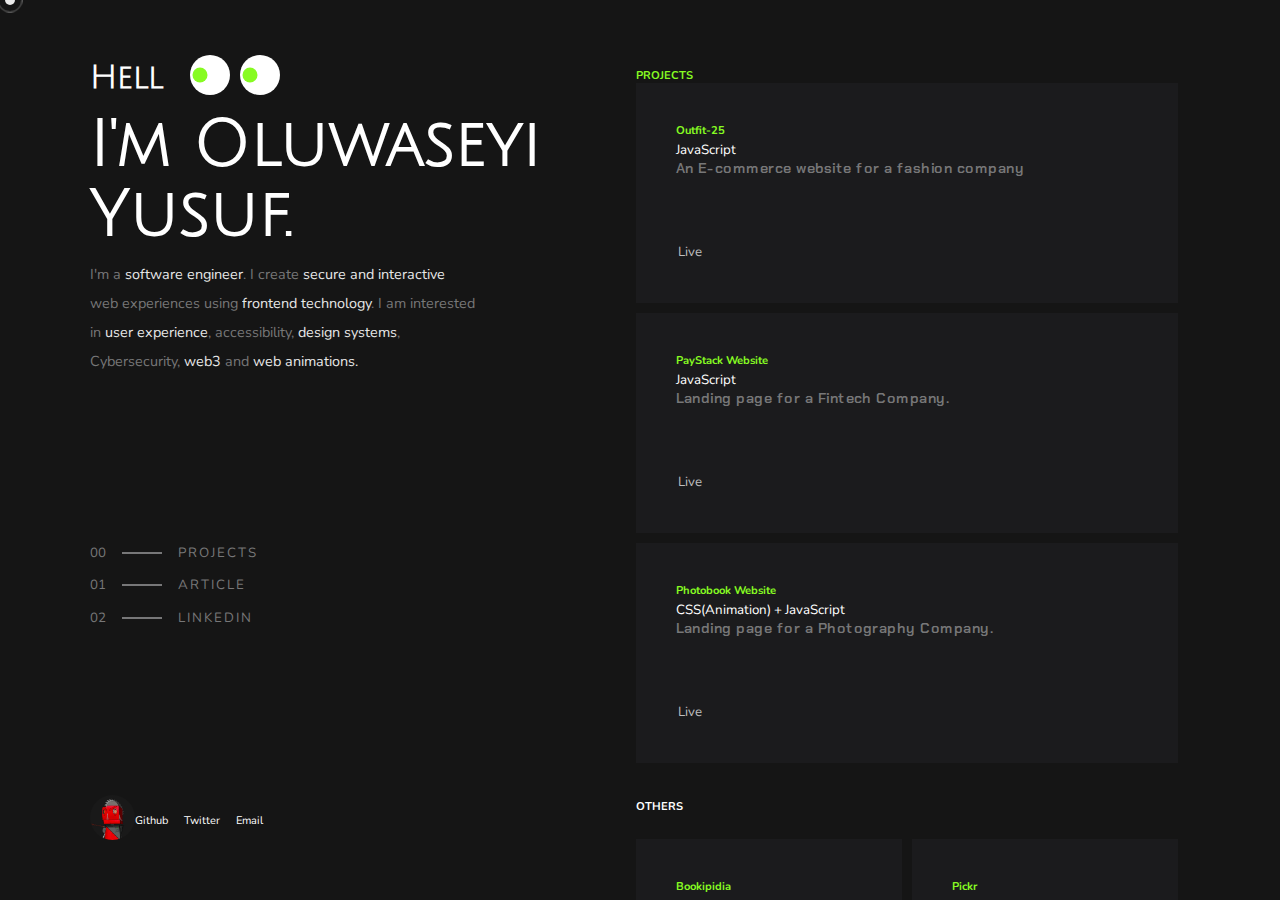
==== index.html @ c01fb8ec "update" ====
<!doctype html>
<html lang="en">

<head>
  <title>Sxinte</title>
  <!-- Required meta tags -->
  <meta charset="utf-8">
  <meta name="viewport" content="width=device-width, initial-scale=1, shrink-to-fit=no">

  <!-- Bootstrap CSS v5.2.1 -->
  <link href="https://cdn.jsdelivr.net/npm/bootstrap@5.2.1/dist/css/bootstrap.min.css" rel="stylesheet"
    integrity="sha384-iYQeCzEYFbKjA/T2uDLTpkwGzCiq6soy8tYaI1GyVh/UjpbCx/TYkiZhlZB6+fzT" crossorigin="anonymous">
    <link rel="stylesheet" href="https://cdnjs.cloudflare.com/ajax/libs/font-awesome/6.4.0/css/all.min.css" integrity="sha512-iecdLmaskl7CVkqkXNQ/ZH/XLlvWZOJyj7Yy7tcenmpD1ypASozpmT/E0iPtmFIB46ZmdtAc9eNBvH0H/ZpiBw==" crossorigin="anonymous" referrerpolicy="no-referrer" />
    <link rel="stylesheet" href="scss/style.css">
</head>

<body>
    <!-- Trying out new cursor -->
    <div class="inner_cursor"></div>
    <div class="outer_cursor"></div>
      <!-- Loader page -->
  <div class="loader">
    <div class='loader-body'>
      <span>
        <span></span>
        <span></span>
        <span></span>
        <span></span>
      </span>
      <div class='base'>
        <span></span>
        <div class='face'></div>
      </div>
    </div>
    <div class='longfazers'>
      <span></span>
      <span></span>
      <span></span>
      <span></span>
    </div>
    <h1 class="name">Sainte Laurent</h1>
  </div>
  <div id="layout_full" class="layout undefined">
      <!-- Mobile View -->
    <div class="mobile_container">
    <div id="header">
      <div class="header_wrapper">
        <div class="logo_container">
          <a href="#">
            <img src="img/" alt="">
          </a>
        </div>
            <div class="menu_btn_wrapper">
              <button onclick="toggle()" class="menu_btn">
                <div class="menu_btn_line"></div>
                <div class="menu_btn_line"></div>
              </button>
            </div>
        </div>
        <nav id="tog">
          <div class="mobile_menu_container">
            <ul>
              <li>
                <a href="/">Home</a>
              </li>
              <li><a href="/work.html">Work</a></li>
              <li><a href="/blog">Articles</a></li>
              <li><a target="_blank" rel="noopener noreferrer" href="#">LinkedIn</a></li>
            </ul>
            <div class="social_box">
              <h3>Connect With Me</h3>
              <div class="social_icons">
                <a href="#" target="_blank"><i class="fab fa-github"></i>
                </a>
                <a target="_blank" rel="noopener noreferrer" href="#"><i class="fab fa-twitter"></i>
                </a>
                <a target="_blank" rel="noopener noreferrer" href="#"><i class="fas fa-at"></i>
                </a>
              </div>
            </div>
        </div>
        </nav>
      </div>
    <div id="mobile">
      <div class="base_container">
        <div class="hero">
          <div class="intro_box">
            <!-- <h1>Hello, I'm <br> Oluwaseyi Yusuf</h1> -->
            <div class="avi">
              <img src="img/icon.jpg" alt="">
            </div>
          </div>
          <div class="description">
            <p>
              <span>I'm a <span class="highlight">software engineer</span>. I create <span class="highlight">secure and interactive </span> web experiences using <span class="highlight">frontend technology</span>. I am interested in <span class="highlight">user experience</span>, accessibility, <span class="highlight">design systems</span>, Cybersecurity, <span class="highlight">web3</span> and <span class="highlight">web animations.</span> </span>
            </p>
          </div>
          <div class="go_button_container">
            <a class="explore" href="/work.html">
              <button class="explore">
                Explore
                <span><i class="fa fa-play"></i></span>
              </button>
            </a>
          </div>
        </div>
        <nav id="tog" style="display: none;">
          <div class="mobile_menu_container">
            <ul>
              <li>
                <a href="/">Home</a>
              </li>
              <li><a href="/work">Work</a></li>
              <li><a href="/blog">Articles</a></li>
              <li><a target="_blank" rel="noopener noreferrer" href="#">LinkedIn</a></li>
            </ul>
            <div class="social_box">
              <h3>Connect With Me</h3>
              <div class="social_icons">
                <a href="#" target="_blank"><i class="fab fa-github"></i>
                </a>
                <a target="_blank" rel="noopener noreferrer" href="#"><i class="fab fa-twitter"></i>
                </a>
                <a target="_blank" rel="noopener noreferrer" href="#"><i class="fas fa-at"></i>
                </a>
              </div>
            </div>
        </div>
        </nav>
      </div>
    </div>
    <div class="social_buttons">
       <a href="#" target="_blank">
        <i class="fab fa-github"></i>
      </a>
      <a target="_blank" rel="noopener noreferrer" href="#">
        <i class="fab fa-twitter"></i>
      </a>
      <a target="_blank" rel="noopener noreferrer" href="#">
        <i class="fas fa-at"></i>
      </a>
    </div>
  </div>
<div class="container-fluid">
        <div class="fixed">
                   <div class="based_container">
                    <header>
                  <div class="hero">
                    <div class="intro_box">
                      <h1>Hell
                        <span class="eyes">
                          <span class="eye"></span>
                          <span class="eye"></span>
                        </span>
                        <header>
                          <h1>I'm Oluwaseyi Yusuf.</h1>
                        </header>
                    </div>
            <div class="description">
              <p>
              <span>I'm a <span class="highlight">software engineer</span>. I create <span class="highlight">secure and interactive </span> web experiences using <span class="highlight">frontend technology</span>. I am interested in <span class="highlight">user experience</span>, accessibility, <span class="highlight">design systems</span>, Cybersecurity, <span class="highlight">web3</span> and <span class="highlight">web animations.</span> </span>
              </p>
            </div>
                  </div>
                  </header>
                  <nav>
                    <ul>
                        <li><small>
                            <span>00</span>
                            <a href="#">
                                <span class="active_menu menu_bullet"></span>
                                PROJECTS
                            </a>
                        </small></li>
                        <li><small>
                            <span>01</span>
                            <a href="https://substack.com/@sxinte?utm_source=profile-page" target="_blank">
                                <span class="menu_bullet"></span>
                                ARTICLE
                            </a>
                        </small></li>
                        <li><small>
                            <span>02</span>
                            <a href="https://www.linkedin.com/public-profile/settings?lipi=urn%3Ali%3Apage%3Ad_flagship3_profile_self_edit_contact-info%3B%2FVOciwwXSLOSxtda8ERFhg%3D%3D" target="_blank">
                                <span class="menu_bullet"></span>
                                LINKEDIN
                            </a>
                        </small></li>
                    </ul>
                </nav>
                  <footer>
                    <img src="img/icon.jpg" alt="">
                    <div class="social">
                        <a href="https://github.com/Yusuf-oluwaseyi" target="_blank">
                            <i class="fa-brands fa-github" aria-hidden="true"></i>
                            Github
                            <i class="fa-solid fa-arrows-to-eye fa-shake"></i>
                        </a>
                        <a href="https://twitter.com/xeyiToba" target="_blank">
                            <i class="fa-brands fa-twitter" aria-hidden="true"></i>
                            Twitter
                            <i class="fa-solid fa-arrows-to-eye fa-shake"></i>
                        </a>
                        <a href="mailto:@tobacrown@gmail.com" target="_blank">
                            <i class="fa-regular fa-paper-plane"></i>
                            Email
                            <i class="fa-solid fa-arrows-to-eye fa-shake"></i>
                        </a>
                    </div>
                    <i class="fa fa-play" id="myAudio" aria-hidden="true"></i>
                    <i class="fa fa-pause hidden" id="pause" aria-hidden="true"></i>
                  </footer>
            </div>
        </div>
        <div class="main">
          <div class="page_container">
            <div class="work">
              <div class="portfolio_showcase_full">
                    <h3 class="title">PROJECTS</h3>
                    <div class="box_container box_container_full">
                      <div class="box">
                        <div class="project_details">
                          <h3>Outfit-25</h3>
                          <small>JavaScript</small>
                          <p>An E-commerce website for a fashion company</p>
                        </div>
                        <div class="project_links">
                          <small class="hover_effect">
                            <a href="https://Outfit25-f16a5.web.app" target="_blank" rel="noopener noreferrer">
                              <i class="fas fa-eye"></i>
                              Live
                            </a>
                          </small>
                        </div>
                      </div>
                    </div>
                    <div class="box_container box_container_full">
                      <div class="box">
                        <div class="project_details">
                          <h3>PayStack Website</h3>
                          <small>JavaScript</small>
                          <p>Landing page for a Fintech Company.</p>
                        </div>
                        <div class="project_links">
                          <small class="hover_effect">
                            <a href="https://paystack-22398.web.app" target="_blank" rel="noopener noreferrer">
                              <i class="fas fa-eye"></i>
                              Live
                            </a>
                          </small>
                        </div>
                      </div>
                    </div>
                    <div class="box_container box_container_full">
                      <div class="box">
                        <div class="project_details">
                          <h3>Photobook Website</h3>
                          <small>CSS(Animation) + JavaScript</small>
                          <p>Landing page for a Photography Company.</p>
                        </div>
                        <div class="project_links">
                          <small class="hover_effect">
                            <a href="https://photobook205.web.app" target="_blank" rel="noopener noreferrer">
                              <i class="fas fa-eye"></i>
                              Live
                            </a>
                          </small>
                        </div>
                      </div>
                    </div>
                </div>
            <div class="portfolio_showcase_full portfolio_showcase">
      <h3 class="title">OTHERS</h3>
      <div class="box_container  undefined">
        <div class="box">
          <div class="project_details">
            <h3> Bookipidia </h3>
            <small>JS + LocalStorage</small>
            <p>Online Library for keeping books data</p>
          </div>
          <div class="project_links">
            <small class="hover-effect">
            <a href="https://bookipidia.netlify.app/" target="_blank" rel="noopener noreferrer"><i class="fas fa-eye"></i> Live</a>
          </small>
        </div>
      </div>
    </div>
    <div class="box_container box_container_pad undefined">
      <div class="box"><div class="project_details">
        <h3> Pickr </h3>
        <small> React + Storybook + TS </small>
        <p> Custom a11y Compliant Datepicker. </p>
      </div>
      <div class="project_links">
        <small class="hover-effect">
          <a href="https://620e47ad1a4db5003a4d7f8d-zfxvyoulnf.chromatic.com/?path=/story/pickr--default" target="_blank" rel="noopener noreferrer"><i class="fas fa-eye"></i> Live
          </a>
        </small>
        <small class="hover-effect">
          <a href="https://github.com/kadetXx/pickr" target="_blank" rel="noopener noreferrer"><i class="fas fa-code-branch"></i>  Code 
          </a>
        </small>
      </div>
    </div>
  </div>
  <div class="box_container  undefined">
    <div class="box">
      <div class="project_details">
        <h3> Jobbox </h3>
        <small> Next JS + Typescript + GSAP </small>
        <p> Landing page for Job board. </p>
      </div>
      <div class="project_links">
        <small class="hover-effect">
          <a href="https://jobbox.vercel.app/" target="_blank" rel="noopener noreferrer"><i class="fas fa-eye"></i> Live</a>
        </small>
        <small class="hover-effect">
          <a href="https://github.com/kadetXx/jobbox" target="_blank" rel="noopener noreferrer"><i class="fas fa-code-branch"></i>  Code
          </a>
        </small>
      </div>
    </div>
  </div>
  <div class="box_container box_container_pad undefined">
    <div class="box">
      <div class="project_details">
        <h3> Klic </h3>
        <small> NextJS + Typescript + AWS </small>
        <p> Esports/VOD livestreaming platform with multiview experience. </p>
      </div>
      <div class="project_links">
        <small class="hover-effect">
          <a href="https://klic.gg/" target="_blank" rel="noopener noreferrer"><i class="fas fa-eye"></i> Live</a>
        </small>
      </div>
    </div>
  </div>
  <div class="box_container  undefined">
    <div class="box">
      <div class="project_details">
        <h3> BevelPlexus </h3>
        <small> React + Context API </small>
        <p> UI for a fintech application </p>
      </div>
      <div class="project_links">
        <small class="hover-effect">
          <a href="https://dev-bevelplexus.netlify.app/" target="_blank" rel="noopener noreferrer"><i class="fas fa-eye"></i> Live</a>
        </small>
      </div>
    </div>
  </div>
  <div class="box_container box_container_pad undefined">
    <div class="box">
      <div class="project_details">
        <h3> React Insect </h3>
        <small> React + Typescript </small>
        <p> Customisable input &amp; select dropdown component for react. </p>
      </div>
      <div class="project_links">
        <small class="hover-effect"><a href="https://www.npmjs.com/package/react-insect" target="_blank" rel="noopener noreferrer"><i class="fas fa-cube"></i>  Pkg Repo</a>
        </small>
      </div>
    </div>
  </div>
            </div>
          </div>
      </div>
    </div>  
  </div>
</div>



  <!-- Bootstrap JavaScript Libraries -->
  <script src="app.js"></script>
  <script src="https://cdn.jsdelivr.net/npm/@popperjs/core@2.11.6/dist/umd/popper.min.js"
    integrity="sha384-oBqDVmMz9ATKxIep9tiCxS/Z9fNfEXiDAYTujMAeBAsjFuCZSmKbSSUnQlmh/jp3" crossorigin="anonymous">
  </script>

  <script src="https://cdn.jsdelivr.net/npm/bootstrap@5.2.1/dist/js/bootstrap.min.js"
    integrity="sha384-7VPbUDkoPSGFnVtYi0QogXtr74QeVeeIs99Qfg5YCF+TidwNdjvaKZX19NZ/e6oz" crossorigin="anonymous">
  </script>
</body>

</html>
---- scss/style.css ----
@import"https://fonts.googleapis.com/css2?family=Julius+Sans+One&display=swap";@import"https://fonts.googleapis.com/css2?family=Nunito:wght@200;300;400&display=swap";@import"https://fonts.googleapis.com/css2?family=Chakra+Petch:ital,wght@0,300;0,400;1,300;1,400&display=swap";@import"https://fonts.googleapis.com/css?family=Open+Sans:300";*{margin:0;padding:0;box-sizing:border-box;cursor:crosshair}body{background-color:#151515;color:#fff;font-family:"nunito",sans-serif;overflow:hidden}.layout{height:100%;overflow:hidden}.mobile_container{display:none}#header{display:flex;flex-direction:column}#header .header_wrapper{align-items:center;display:flex;justify-content:space-between;width:100%;z-index:100}#header .header_wrapper .menu_btn_wrapper{align-items:center;display:flex;justify-content:center}#header .header_wrapper .menu_btn_wrapper .menu_btn{align-items:flex-end;background:none;border:none;display:flex;flex-direction:column;justify-content:center;position:relative}#header .header_wrapper .menu_btn_wrapper .menu_btn .menu_btn_line:first-child{width:35px}#header .header_wrapper .menu_btn_wrapper .menu_btn .menu_btn_line{background-color:#87fb22;height:2px;margin:5px 0;width:25px}#header .header_wrapper .menu_btn_wrapper .menu_btn.menu_btn_open .menu_btn_line{transition:width .2s linear;width:25px}#header .header_wrapper .menu_btn_wrapper .menu_btn.menu_btn_open{min-height:25px}#header .header_wrapper .menu_btn_wrapper .menu_btn.menu_btn_open .menu_btn_line:first-child{position:relative;top:0px;right:7px;-webkit-transform:rotate(0deg) translateY(10px);transform:rotate(0deg) translateY(10px);transition:-webkit-transform .2s linear;transition:transform .2s linear;transition:transform .2s linear,-webkit-transform .2s linear}#header .header_wrapper .menu_btn_wrapper .menu_btn.menu_btn_open .menu_btn_line:nth-child(2){-webkit-transform:rotate(90deg) translateY(7px);transform:rotate(90deg) translateY(7px);transition:-webkit-transform .2s linear;transition:transform .2s linear;transition:transform .2s linear,-webkit-transform .2s linear}#header nav{-webkit-animation-duration:.5s;animation-duration:.5s;-webkit-animation-iteration-count:1;animation-iteration-count:1;-webkit-animation-name:slide;animation-name:slide;-webkit-animation-timing-function:ease-in;animation-timing-function:ease-ib;background-color:#16161a;background-color:#1b1b1d;display:flex;flex-direction:row;height:100%;justify-content:space-between;left:0;position:fixed;top:0;width:100%;z-index:2;display:none}.mobile_menu_container{display:flex;flex-direction:column;padding:20% 5% 15%;width:100%}#header nav ul{align-items:center;display:flex;flex-direction:column;justify-content:space-between;list-style:none;text-align:center;width:100%}nav ul{list-style:none;margin:0;padding:0}#header nav ul li{display:flex;font-size:1.3rem;margin:15px 0;align-items:center}nav ul li{color:#777778;cursor:pointer;font-family:"nunito";margin:.9rem 0;padding:0;width:-webkit-fit-content;width:-moz-fit-content;width:fit-content}#header nav ul a{color:inherit;text-decoration:none}.logo_container{width:-webkit-fit-content;width:-moz-fit-content;width:fit-content}.logo_container img{max-width:80%}#header .social_box,#header .social_box .social_icons{display:flex;justify-content:center}#header .social_box{align-items:center;flex-direction:column;margin:1rem 0 0}#header .social_box h3{color:#87fb22}#header .social_box .social_icons a{color:gray;font-size:20px;margin:15px 7.5px 0;text-decoration:none}#mobile{display:flex;flex-direction:column;flex-grow:1;justify-content:center;position:relative}#mobile .base_container{flex-grow:unset;height:auto;padding:0}#mobile .base_container .hero{justify-content:center}#mobile .base_container .hero .intro_box{flex-direction:column-reverse;margin:0}#mobile .base_container .hero .intro_box h1{font-size:26px;line-height:1.5;margin:0;padding:15px 15px 0;text-align:center}#mobile .base_container .hero .intro_box h1 br{display:none}.base_container{color:#fff;padding:10% 5% 10% 15%}.base_container,.container .main .pages_container{display:flex;flex-direction:column;flex-grow:1;justify-content:space-between}.intro_box{align-items:center;display:flex;margin-bottom:10px}.intro_box h1:nth-child(1){font-family:"Julius Sans One"}.intro_box .avi{display:none}#mobile .base_container .hero .description{justify-content:center;padding:0;text-align:center}.description{display:flex;padding-right:20%}.description p{color:#777778;font-size:var(--normal-font);font-size:.9rem;font-family:"nunito";font-style:normal;font-weight:400;line-height:21px;line-height:2;margin:0}.description p span .highlight{color:#fff}.description p span.highlight{-webkit-animation:flash 5s ease-in-out 0s 1;animation:flash 5s ease-in-out 0s 1;animation-name:flash;animation-duration:5s;animation-timing-function:ease-in-out;animation-delay:0s;animation-iteration-count:1;animation-direction:normal;animation-fill-mode:none;animation-play-state:running;color:#fff;opacity:.9}.go_button_container{display:none;justify-content:center;margin:20px 0 0;margin-bottom:0px}.go_button_container a.explore{width:-webkit-fit-content;width:-moz-fit-content;width:fit-content}.go_button_container a{margin:5px;text-decoration:none;width:40%}.go_button_container button.explore{padding:.6rem 2rem;width:-webkit-fit-content;width:-moz-fit-content;width:fit-content}.go_button_container button{align-items:center;background-color:#1b1b1d;border:1px solid rgba(0,0,0,0);box-sizing:border-box;color:#fff;display:flex;font-family:"nunito";justify-content:center;padding:.7rem 2rem;width:100%}.go_button_container button.explore span{display:initial;position:relative}.go_button_container button span{display:none;left:2px;position:relative;top:1px}.container-fluid{display:grid;grid-template-columns:47% 1fr;height:100%}.container-fluid .fixed{display:flex;height:100vh;justify-content:center}.based_container{padding:10% 5% 10% 15%}.hero h1{font-weight:700;margin-bottom:0;margin-right:15px;margin-top:0}.hero h1 h1{margin-top:-25px}.eyes{position:relative;top:-40px;display:flex;left:95px}.eyes .eye{position:relative;width:40px;height:40px;display:block;background:#fff;border-radius:50%;margin:0 5px}.eyes .eye::before{content:"";position:absolute;top:50%;left:10px;transform:translate(-50%, -50%);width:15px;height:15px;border-radius:50%;background:#87fb22}.inner_cursor{position:fixed;left:10px;width:10px;height:10px;transform:translate(-50%, -50%);background-color:#fff;mix-blend-mode:difference;border-radius:50%;pointer-events:none;transition:width .5s,height .5s;z-index:1000}.inner_cursor.grow{width:25px;height:25px;transition:width .5s,height .5s;z-index:1000}.outer_cursor{position:fixed;left:10px;width:25px;height:25px;transform:translate(-50%, -50%);border:1px solid gray;mix-blend-mode:difference;border-radius:50%;pointer-events:none;transition:.05s;z-index:1000}nav a:hover{color:#fff}nav ul li,nav ul li small{align-items:center;display:flex}nav ul li{color:#777778;margin:.9rem 0;padding:0;width:webkit-fit-content;width:-moz-fit-content;width:fit-content}nav ul li:hover{color:#fff;opacity:1}nav ul li.active_menu{color:#fff;opacity:1}nav ul{list-style:none}nav ul li small a{align-items:center;color:inherit;display:flex;letter-spacing:2px;text-decoration:none}nav ul li a .menu_bullet{background-color:#777778;height:2px;margin:0 1rem;max-width:2.5rem;pointer-events:none;transition:all .2s linear;width:2.5rem}nav ul li:hover a .menu_bullet{background-color:#87fb22;max-width:4rem;transition:all .2s linear;width:4rem}footer img{height:45px;border-radius:100% 100% 100% 100%}footer{display:flex;flex-direction:row;align-content:center;align-items:center}.social{display:flex;flex-direction:row;margin-top:7px}footer .social a{color:#fff;margin-right:1rem;text-decoration:none;font-size:11px}.footer .social a i{color:gray;display:grid;margin-right:.4rem;margin-top:.1rem;place-items:center}.social a:hover{color:#fff}.mobile_container .social_buttons{align-items:center;display:flex;flex-wrap:wrap;justify-content:center;width:100%}.mobile_container .social_buttons a{color:inherit;display:flex;font-size:1.25rem;margin:3% 6%;text-decoration:none}.hidden{display:none}#myAudio,#pause{position:absolute;right:2.5rem}.main h3{font-size:.7rem;font-weight:bold;color:#87fb22}.container-fluid .main{height:100vh;overflow-y:auto}.based_container,.container-fluid .main .page_container{display:flex;flex-direction:column;justify-content:space-between;flex-grow:1}.container-fluid .main .page_container{padding:10% 15% 10% 5%}.work{display:flex;flex-direction:column;width:100%}.portfolio_showcase_full{grid-template-columns:1fr;margin-bottom:10px}.portfolio_showcase{-webkit-column-gap:.6rem;column-gap:.6rem;display:grid;grid-template-columns:repeat(2, 1fr);margin-bottom:3rem;row-gap:.6rem;width:100%}.work .portfolio_showcase_full .title{grid-column-end:unset;grid-column-start:unset}.work .portfolio_showcase .title{color:#fff;grid-column-end:3;grid-column-start:1;margin:1rem 0;width:100%}.box .project_details p{color:#777778;font-family:"Chakra Petch",sans-serif;font-size:.9rem;font-weight:600;height:5rem;letter-spacing:.03rem;line-height:1.2}.box_container_full{width:100%}.box_container{background-color:#1b1b1d;margin:0;position:relative;transition:all .2s}.box{cursor:default;display:flex;flex-direction:column;flex-grow:1;justify-content:space-between;padding:2.5rem;margin-bottom:10px}.box_container_full .box{padding:2.5rem}.box .project_links a{color:inherit;color:#bebebe;font-size:var(--small-font);line-height:21px;margin-right:.8rem;text-decoration:none}.box .project_links a i{color:#777778;margin-right:2px}.fa,.fas{font-weight:900}.fa,.far,.fas{font-family:"Font Awesome 5 Free"}.loader{position:absolute;transition:opacity 10s,visibility .75s;z-index:10000;background-color:#fff;left:0;top:0;width:100vw;height:100vh;display:flex;align-items:center;justify-content:center;background:#fff}.loader--hidden{opacity:0;visibility:hidden}.name{position:absolute;font-family:"Open Sans";font-weight:600;font-size:12px;text-transform:uppercase;left:50%;top:58%;margin-left:-20px}.loader-body{position:absolute;top:50%;margin-left:-50px;left:50%;animation:speeder .4s linear infinite}.loader-body>span{height:5px;width:35px;background:#000;position:absolute;top:-19px;left:60px;border-radius:2px 10px 1px 0}.base span{position:absolute;width:0;height:0;border-top:6px solid rgba(0,0,0,0);border-right:100px solid #87fb22;border-bottom:6px solid rgba(0,0,0,0)}.base span:before{content:"";height:22px;width:22px;border-radius:50%;background:#87fb22;position:absolute;right:-110px;top:-16px}.base span:after{content:"";position:absolute;width:0;height:0;border-top:0 solid rgba(0,0,0,0);border-right:55px solid #87fb22;border-bottom:16px solid rgba(0,0,0,0);top:-16px;right:-98px}.face{position:absolute;height:12px;width:20px;background:#87fb22;border-radius:20px 20px 0 0;transform:rotate(10deg);right:-125px;top:-15px}.face:after{content:"";height:12px;width:12px;background:#87fb22;right:4px;top:7px;position:absolute;transform:rotate(40deg);transform-origin:50% 50%;border-radius:0 0 0 2px}.loader-body>span>span:nth-child(1),.loader-body>span>span:nth-child(2),.loader-body>span>span:nth-child(3),.loader-body>span>span:nth-child(4){width:30px;height:1px;background:#ff0;position:absolute;animation:fazer1 .2s linear infinite}.loader-body>span>span:nth-child(2){top:3px;animation:fazer2 .4s linear infinite}.loader-body>span>span:nth-child(3){top:1px;animation:fazer3 .4s linear infinite;animation-delay:-1s}.loader-body>span>span:nth-child(4){top:4px;animation:fazer4 1s linear infinite;animation-delay:-1s}@keyframes fazer1{0%{left:0}100%{left:-80px;opacity:0}}@keyframes fazer2{0%{left:0}100%{left:-100px;opacity:0}}@keyframes fazer3{0%{left:0}100%{left:-50px;opacity:0}}@keyframes fazer4{0%{left:0}100%{left:-150px;opacity:0}}@keyframes speeder{0%{transform:translate(2px, 1px) rotate(0deg)}10%{transform:translate(-1px, -3px) rotate(-1deg)}20%{transform:translate(-2px, 0px) rotate(1deg)}30%{transform:translate(1px, 2px) rotate(0deg)}40%{transform:translate(1px, -1px) rotate(1deg)}50%{transform:translate(-1px, 3px) rotate(-1deg)}60%{transform:translate(-1px, 1px) rotate(0deg)}70%{transform:translate(3px, 1px) rotate(-1deg)}80%{transform:translate(-2px, -1px) rotate(1deg)}90%{transform:translate(2px, 1px) rotate(0deg)}100%{transform:translate(1px, -2px) rotate(-1deg)}}.longfazers{position:absolute;width:100%;height:100%}.longfazers span{position:absolute;height:2px;width:20%;background:#19190b}.longfazers span:nth-child(1){top:20%;animation:lf .6s linear infinite;animation-delay:-5s}.longfazers span:nth-child(2){top:40%;animation:lf2 .8s linear infinite;animation-delay:-1s}.longfazers span:nth-child(3){top:60%;animation:lf3 .6s linear infinite}.longfazers span:nth-child(4){top:80%;animation:lf4 .5s linear infinite;animation-delay:-3s}@keyframes lf{0%{left:200%}100%{left:-200%;opacity:0}}@keyframes lf2{0%{left:200%}100%{left:-200%;opacity:0}}@keyframes lf3{0%{left:200%}100%{left:-100%;opacity:0}}@keyframes lf4{0%{left:200%}100%{left:-100%;opacity:0}}@keyframes flash{0%{color:#87fb22}}@keyframes slide{}@keyframes slide{from{margin-left:50%}to{margin-left:0%}}@media(max-width: 993px){.loader{display:none}header{display:none}*{cursor:auto}.inner_cursor,.outer_cursor{display:none}.description p{color:#151515}span .highlight{color:#151515}.description p span.highlight{color:#1b1b1d;opacity:1}.layout{height:auto;overflow:auto}.layout .container-fluid{display:none}.mobile_container{box-sizing:border-box;display:flex;flex-direction:column;height:100%;justify-content:space-between;padding:5%}.intro_box .avi{display:initial;width:-webkit-fit-content;width:-moz-fit-content;width:fit-content}.intro_box .avi img{border-radius:140% 120% 140% 100%;height:113px;width:113px}.avi img{object-fit:cover;transition:transform .8s;height:100%}.avi:hover img{transform:scale(1.5)}.go_button_container{display:flex;margin-bottom:20px}.work{margin:30px 0}.work .portfolio_showcase{grid-template-columns:1fr}.work .portfolio_showcase .title{grid-column-end:unset;grid-column-start:unset;margin:0 10px}.box_container{margin:4% 10px;opacity:1 !important;width:auto}}@media screen and (max-width: 450px){#mobile .base_container .hero .intro_box h1 br{display:none}}
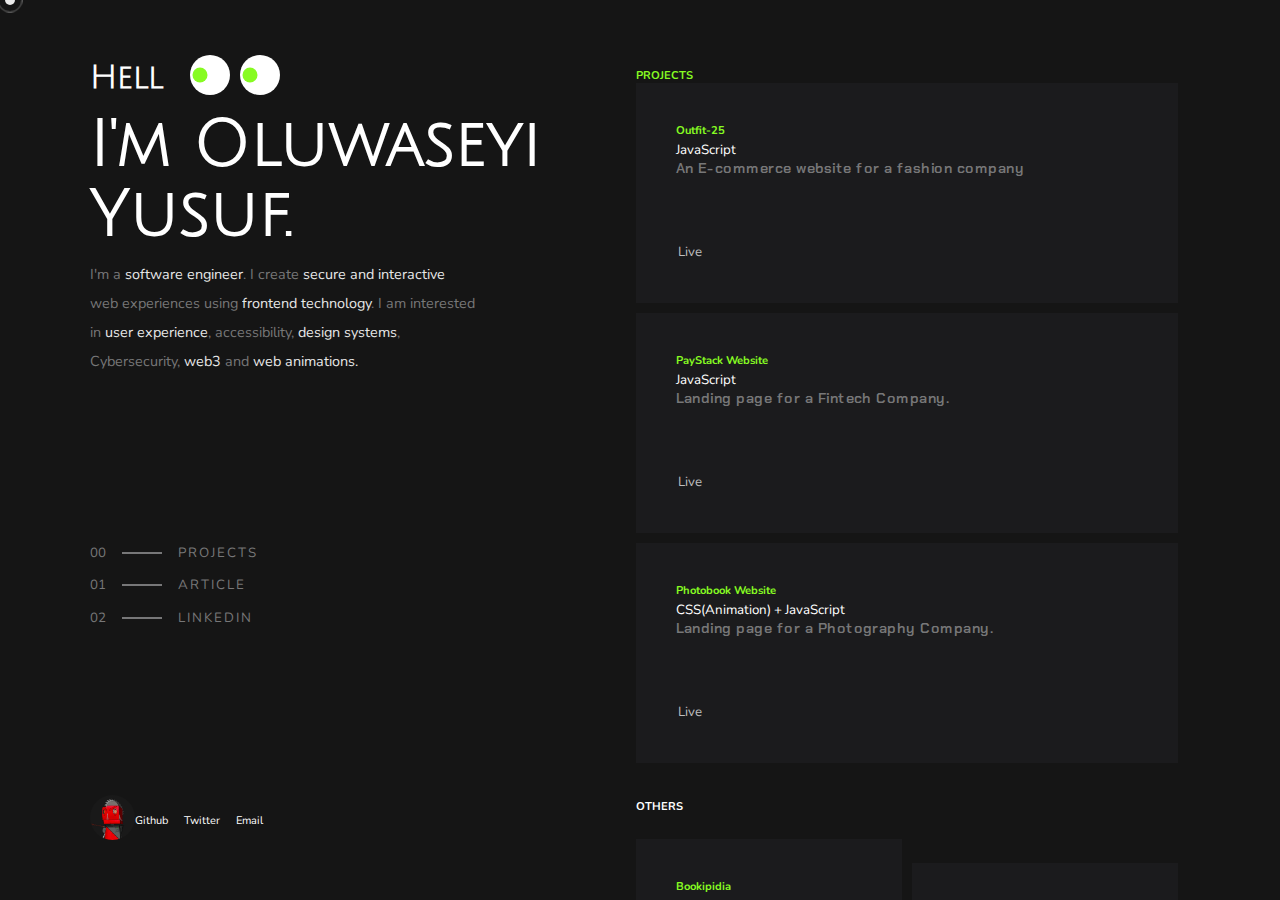
==== commit dcbc3d64: "all done - menu and style" ====
--- a/index.html
+++ b/index.html
@@ -12,6 +12,7 @@
     integrity="sha384-iYQeCzEYFbKjA/T2uDLTpkwGzCiq6soy8tYaI1GyVh/UjpbCx/TYkiZhlZB6+fzT" crossorigin="anonymous">
     <link rel="stylesheet" href="https://cdnjs.cloudflare.com/ajax/libs/font-awesome/6.4.0/css/all.min.css" integrity="sha512-iecdLmaskl7CVkqkXNQ/ZH/XLlvWZOJyj7Yy7tcenmpD1ypASozpmT/E0iPtmFIB46ZmdtAc9eNBvH0H/ZpiBw==" crossorigin="anonymous" referrerpolicy="no-referrer" />
     <link rel="stylesheet" href="scss/style.css">
+    <script src="https://code.jquery.com/jquery-3.6.0.min.js"></script>
 </head>
 
 <body>
@@ -51,7 +52,7 @@
           </a>
         </div>
             <div class="menu_btn_wrapper">
-              <button onclick="toggle()" class="menu_btn">
+              <button id="toggleButton" onclick="toggle()" class="menu_btn">
                 <div class="menu_btn_line"></div>
                 <div class="menu_btn_line"></div>
               </button>
@@ -64,7 +65,7 @@
                 <a href="/">Home</a>
               </li>
               <li><a href="/work.html">Work</a></li>
-              <li><a href="/blog">Articles</a></li>
+              <li><a href="https://substack.com/@sxinte?utm_source=profile-page">Articles</a></li>
               <li><a target="_blank" rel="noopener noreferrer" href="#">LinkedIn</a></li>
             </ul>
             <div class="social_box">
@@ -85,7 +86,7 @@
       <div class="base_container">
         <div class="hero">
           <div class="intro_box">
-            <!-- <h1>Hello, I'm <br> Oluwaseyi Yusuf</h1> -->
+            <h1>Hello, I'm <br> Oluwaseyi Yusuf.</h1>
             <div class="avi">
               <img src="img/icon.jpg" alt="">
             </div>
@@ -104,39 +105,16 @@
             </a>
           </div>
         </div>
-        <nav id="tog" style="display: none;">
-          <div class="mobile_menu_container">
-            <ul>
-              <li>
-                <a href="/">Home</a>
-              </li>
-              <li><a href="/work">Work</a></li>
-              <li><a href="/blog">Articles</a></li>
-              <li><a target="_blank" rel="noopener noreferrer" href="#">LinkedIn</a></li>
-            </ul>
-            <div class="social_box">
-              <h3>Connect With Me</h3>
-              <div class="social_icons">
-                <a href="#" target="_blank"><i class="fab fa-github"></i>
-                </a>
-                <a target="_blank" rel="noopener noreferrer" href="#"><i class="fab fa-twitter"></i>
-                </a>
-                <a target="_blank" rel="noopener noreferrer" href="#"><i class="fas fa-at"></i>
-                </a>
-              </div>
-            </div>
-        </div>
-        </nav>
       </div>
     </div>
     <div class="social_buttons">
-       <a href="#" target="_blank">
+       <a href="https://github.com/Yusuf-oluwaseyi" target="_blank">
         <i class="fab fa-github"></i>
       </a>
-      <a target="_blank" rel="noopener noreferrer" href="#">
+      <a target="_blank" rel="noopener noreferrer" href="https://twitter.com/xeyiToba">
         <i class="fab fa-twitter"></i>
       </a>
-      <a target="_blank" rel="noopener noreferrer" href="#">
+      <a target="_blank" rel="noopener noreferrer" href="mailto:@tobacrown@gmail.com" target="_blank">
         <i class="fas fa-at"></i>
       </a>
     </div>
@@ -207,8 +185,10 @@
                             <i class="fa-solid fa-arrows-to-eye fa-shake"></i>
                         </a>
                     </div>
-                    <i class="fa fa-play" id="myAudio" aria-hidden="true"></i>
-                    <i class="fa fa-pause hidden" id="pause" aria-hidden="true"></i>
+                    <div class="music">
+                      <i class="fa fa-play" id="myAudio" aria-hidden="true"></i>
+                      <i class="fa fa-pause hidden" id="pause" aria-hidden="true"></i>
+                    </div>
                   </footer>
             </div>
         </div>
--- a/scss/style.css
+++ b/scss/style.css
@@ -1 +1 @@
-@import"https://fonts.googleapis.com/css2?family=Julius+Sans+One&display=swap";@import"https://fonts.googleapis.com/css2?family=Nunito:wght@200;300;400&display=swap";@import"https://fonts.googleapis.com/css2?family=Chakra+Petch:ital,wght@0,300;0,400;1,300;1,400&display=swap";@import"https://fonts.googleapis.com/css?family=Open+Sans:300";*{margin:0;padding:0;box-sizing:border-box;cursor:crosshair}body{background-color:#151515;color:#fff;font-family:"nunito",sans-serif;overflow:hidden}.layout{height:100%;overflow:hidden}.mobile_container{display:none}#header{display:flex;flex-direction:column}#header .header_wrapper{align-items:center;display:flex;justify-content:space-between;width:100%;z-index:100}#header .header_wrapper .menu_btn_wrapper{align-items:center;display:flex;justify-content:center}#header .header_wrapper .menu_btn_wrapper .menu_btn{align-items:flex-end;background:none;border:none;display:flex;flex-direction:column;justify-content:center;position:relative}#header .header_wrapper .menu_btn_wrapper .menu_btn .menu_btn_line:first-child{width:35px}#header .header_wrapper .menu_btn_wrapper .menu_btn .menu_btn_line{background-color:#87fb22;height:2px;margin:5px 0;width:25px}#header .header_wrapper .menu_btn_wrapper .menu_btn.menu_btn_open .menu_btn_line{transition:width .2s linear;width:25px}#header .header_wrapper .menu_btn_wrapper .menu_btn.menu_btn_open{min-height:25px}#header .header_wrapper .menu_btn_wrapper .menu_btn.menu_btn_open .menu_btn_line:first-child{position:relative;top:0px;right:7px;-webkit-transform:rotate(0deg) translateY(10px);transform:rotate(0deg) translateY(10px);transition:-webkit-transform .2s linear;transition:transform .2s linear;transition:transform .2s linear,-webkit-transform .2s linear}#header .header_wrapper .menu_btn_wrapper .menu_btn.menu_btn_open .menu_btn_line:nth-child(2){-webkit-transform:rotate(90deg) translateY(7px);transform:rotate(90deg) translateY(7px);transition:-webkit-transform .2s linear;transition:transform .2s linear;transition:transform .2s linear,-webkit-transform .2s linear}#header nav{-webkit-animation-duration:.5s;animation-duration:.5s;-webkit-animation-iteration-count:1;animation-iteration-count:1;-webkit-animation-name:slide;animation-name:slide;-webkit-animation-timing-function:ease-in;animation-timing-function:ease-ib;background-color:#16161a;background-color:#1b1b1d;display:flex;flex-direction:row;height:100%;justify-content:space-between;left:0;position:fixed;top:0;width:100%;z-index:2;display:none}.mobile_menu_container{display:flex;flex-direction:column;padding:20% 5% 15%;width:100%}#header nav ul{align-items:center;display:flex;flex-direction:column;justify-content:space-between;list-style:none;text-align:center;width:100%}nav ul{list-style:none;margin:0;padding:0}#header nav ul li{display:flex;font-size:1.3rem;margin:15px 0;align-items:center}nav ul li{color:#777778;cursor:pointer;font-family:"nunito";margin:.9rem 0;padding:0;width:-webkit-fit-content;width:-moz-fit-content;width:fit-content}#header nav ul a{color:inherit;text-decoration:none}.logo_container{width:-webkit-fit-content;width:-moz-fit-content;width:fit-content}.logo_container img{max-width:80%}#header .social_box,#header .social_box .social_icons{display:flex;justify-content:center}#header .social_box{align-items:center;flex-direction:column;margin:1rem 0 0}#header .social_box h3{color:#87fb22}#header .social_box .social_icons a{color:gray;font-size:20px;margin:15px 7.5px 0;text-decoration:none}#mobile{display:flex;flex-direction:column;flex-grow:1;justify-content:center;position:relative}#mobile .base_container{flex-grow:unset;height:auto;padding:0}#mobile .base_container .hero{justify-content:center}#mobile .base_container .hero .intro_box{flex-direction:column-reverse;margin:0}#mobile .base_container .hero .intro_box h1{font-size:26px;line-height:1.5;margin:0;padding:15px 15px 0;text-align:center}#mobile .base_container .hero .intro_box h1 br{display:none}.base_container{color:#fff;padding:10% 5% 10% 15%}.base_container,.container .main .pages_container{display:flex;flex-direction:column;flex-grow:1;justify-content:space-between}.intro_box{align-items:center;display:flex;margin-bottom:10px}.intro_box h1:nth-child(1){font-family:"Julius Sans One"}.intro_box .avi{display:none}#mobile .base_container .hero .description{justify-content:center;padding:0;text-align:center}.description{display:flex;padding-right:20%}.description p{color:#777778;font-size:var(--normal-font);font-size:.9rem;font-family:"nunito";font-style:normal;font-weight:400;line-height:21px;line-height:2;margin:0}.description p span .highlight{color:#fff}.description p span.highlight{-webkit-animation:flash 5s ease-in-out 0s 1;animation:flash 5s ease-in-out 0s 1;animation-name:flash;animation-duration:5s;animation-timing-function:ease-in-out;animation-delay:0s;animation-iteration-count:1;animation-direction:normal;animation-fill-mode:none;animation-play-state:running;color:#fff;opacity:.9}.go_button_container{display:none;justify-content:center;margin:20px 0 0;margin-bottom:0px}.go_button_container a.explore{width:-webkit-fit-content;width:-moz-fit-content;width:fit-content}.go_button_container a{margin:5px;text-decoration:none;width:40%}.go_button_container button.explore{padding:.6rem 2rem;width:-webkit-fit-content;width:-moz-fit-content;width:fit-content}.go_button_container button{align-items:center;background-color:#1b1b1d;border:1px solid rgba(0,0,0,0);box-sizing:border-box;color:#fff;display:flex;font-family:"nunito";justify-content:center;padding:.7rem 2rem;width:100%}.go_button_container button.explore span{display:initial;position:relative}.go_button_container button span{display:none;left:2px;position:relative;top:1px}.container-fluid{display:grid;grid-template-columns:47% 1fr;height:100%}.container-fluid .fixed{display:flex;height:100vh;justify-content:center}.based_container{padding:10% 5% 10% 15%}.hero h1{font-weight:700;margin-bottom:0;margin-right:15px;margin-top:0}.hero h1 h1{margin-top:-25px}.eyes{position:relative;top:-40px;display:flex;left:95px}.eyes .eye{position:relative;width:40px;height:40px;display:block;background:#fff;border-radius:50%;margin:0 5px}.eyes .eye::before{content:"";position:absolute;top:50%;left:10px;transform:translate(-50%, -50%);width:15px;height:15px;border-radius:50%;background:#87fb22}.inner_cursor{position:fixed;left:10px;width:10px;height:10px;transform:translate(-50%, -50%);background-color:#fff;mix-blend-mode:difference;border-radius:50%;pointer-events:none;transition:width .5s,height .5s;z-index:1000}.inner_cursor.grow{width:25px;height:25px;transition:width .5s,height .5s;z-index:1000}.outer_cursor{position:fixed;left:10px;width:25px;height:25px;transform:translate(-50%, -50%);border:1px solid gray;mix-blend-mode:difference;border-radius:50%;pointer-events:none;transition:.05s;z-index:1000}nav a:hover{color:#fff}nav ul li,nav ul li small{align-items:center;display:flex}nav ul li{color:#777778;margin:.9rem 0;padding:0;width:webkit-fit-content;width:-moz-fit-content;width:fit-content}nav ul li:hover{color:#fff;opacity:1}nav ul li.active_menu{color:#fff;opacity:1}nav ul{list-style:none}nav ul li small a{align-items:center;color:inherit;display:flex;letter-spacing:2px;text-decoration:none}nav ul li a .menu_bullet{background-color:#777778;height:2px;margin:0 1rem;max-width:2.5rem;pointer-events:none;transition:all .2s linear;width:2.5rem}nav ul li:hover a .menu_bullet{background-color:#87fb22;max-width:4rem;transition:all .2s linear;width:4rem}footer img{height:45px;border-radius:100% 100% 100% 100%}footer{display:flex;flex-direction:row;align-content:center;align-items:center}.social{display:flex;flex-direction:row;margin-top:7px}footer .social a{color:#fff;margin-right:1rem;text-decoration:none;font-size:11px}.footer .social a i{color:gray;display:grid;margin-right:.4rem;margin-top:.1rem;place-items:center}.social a:hover{color:#fff}.mobile_container .social_buttons{align-items:center;display:flex;flex-wrap:wrap;justify-content:center;width:100%}.mobile_container .social_buttons a{color:inherit;display:flex;font-size:1.25rem;margin:3% 6%;text-decoration:none}.hidden{display:none}#myAudio,#pause{position:absolute;right:2.5rem}.main h3{font-size:.7rem;font-weight:bold;color:#87fb22}.container-fluid .main{height:100vh;overflow-y:auto}.based_container,.container-fluid .main .page_container{display:flex;flex-direction:column;justify-content:space-between;flex-grow:1}.container-fluid .main .page_container{padding:10% 15% 10% 5%}.work{display:flex;flex-direction:column;width:100%}.portfolio_showcase_full{grid-template-columns:1fr;margin-bottom:10px}.portfolio_showcase{-webkit-column-gap:.6rem;column-gap:.6rem;display:grid;grid-template-columns:repeat(2, 1fr);margin-bottom:3rem;row-gap:.6rem;width:100%}.work .portfolio_showcase_full .title{grid-column-end:unset;grid-column-start:unset}.work .portfolio_showcase .title{color:#fff;grid-column-end:3;grid-column-start:1;margin:1rem 0;width:100%}.box .project_details p{color:#777778;font-family:"Chakra Petch",sans-serif;font-size:.9rem;font-weight:600;height:5rem;letter-spacing:.03rem;line-height:1.2}.box_container_full{width:100%}.box_container{background-color:#1b1b1d;margin:0;position:relative;transition:all .2s}.box{cursor:default;display:flex;flex-direction:column;flex-grow:1;justify-content:space-between;padding:2.5rem;margin-bottom:10px}.box_container_full .box{padding:2.5rem}.box .project_links a{color:inherit;color:#bebebe;font-size:var(--small-font);line-height:21px;margin-right:.8rem;text-decoration:none}.box .project_links a i{color:#777778;margin-right:2px}.fa,.fas{font-weight:900}.fa,.far,.fas{font-family:"Font Awesome 5 Free"}.loader{position:absolute;transition:opacity 10s,visibility .75s;z-index:10000;background-color:#fff;left:0;top:0;width:100vw;height:100vh;display:flex;align-items:center;justify-content:center;background:#fff}.loader--hidden{opacity:0;visibility:hidden}.name{position:absolute;font-family:"Open Sans";font-weight:600;font-size:12px;text-transform:uppercase;left:50%;top:58%;margin-left:-20px}.loader-body{position:absolute;top:50%;margin-left:-50px;left:50%;animation:speeder .4s linear infinite}.loader-body>span{height:5px;width:35px;background:#000;position:absolute;top:-19px;left:60px;border-radius:2px 10px 1px 0}.base span{position:absolute;width:0;height:0;border-top:6px solid rgba(0,0,0,0);border-right:100px solid #87fb22;border-bottom:6px solid rgba(0,0,0,0)}.base span:before{content:"";height:22px;width:22px;border-radius:50%;background:#87fb22;position:absolute;right:-110px;top:-16px}.base span:after{content:"";position:absolute;width:0;height:0;border-top:0 solid rgba(0,0,0,0);border-right:55px solid #87fb22;border-bottom:16px solid rgba(0,0,0,0);top:-16px;right:-98px}.face{position:absolute;height:12px;width:20px;background:#87fb22;border-radius:20px 20px 0 0;transform:rotate(10deg);right:-125px;top:-15px}.face:after{content:"";height:12px;width:12px;background:#87fb22;right:4px;top:7px;position:absolute;transform:rotate(40deg);transform-origin:50% 50%;border-radius:0 0 0 2px}.loader-body>span>span:nth-child(1),.loader-body>span>span:nth-child(2),.loader-body>span>span:nth-child(3),.loader-body>span>span:nth-child(4){width:30px;height:1px;background:#ff0;position:absolute;animation:fazer1 .2s linear infinite}.loader-body>span>span:nth-child(2){top:3px;animation:fazer2 .4s linear infinite}.loader-body>span>span:nth-child(3){top:1px;animation:fazer3 .4s linear infinite;animation-delay:-1s}.loader-body>span>span:nth-child(4){top:4px;animation:fazer4 1s linear infinite;animation-delay:-1s}@keyframes fazer1{0%{left:0}100%{left:-80px;opacity:0}}@keyframes fazer2{0%{left:0}100%{left:-100px;opacity:0}}@keyframes fazer3{0%{left:0}100%{left:-50px;opacity:0}}@keyframes fazer4{0%{left:0}100%{left:-150px;opacity:0}}@keyframes speeder{0%{transform:translate(2px, 1px) rotate(0deg)}10%{transform:translate(-1px, -3px) rotate(-1deg)}20%{transform:translate(-2px, 0px) rotate(1deg)}30%{transform:translate(1px, 2px) rotate(0deg)}40%{transform:translate(1px, -1px) rotate(1deg)}50%{transform:translate(-1px, 3px) rotate(-1deg)}60%{transform:translate(-1px, 1px) rotate(0deg)}70%{transform:translate(3px, 1px) rotate(-1deg)}80%{transform:translate(-2px, -1px) rotate(1deg)}90%{transform:translate(2px, 1px) rotate(0deg)}100%{transform:translate(1px, -2px) rotate(-1deg)}}.longfazers{position:absolute;width:100%;height:100%}.longfazers span{position:absolute;height:2px;width:20%;background:#19190b}.longfazers span:nth-child(1){top:20%;animation:lf .6s linear infinite;animation-delay:-5s}.longfazers span:nth-child(2){top:40%;animation:lf2 .8s linear infinite;animation-delay:-1s}.longfazers span:nth-child(3){top:60%;animation:lf3 .6s linear infinite}.longfazers span:nth-child(4){top:80%;animation:lf4 .5s linear infinite;animation-delay:-3s}@keyframes lf{0%{left:200%}100%{left:-200%;opacity:0}}@keyframes lf2{0%{left:200%}100%{left:-200%;opacity:0}}@keyframes lf3{0%{left:200%}100%{left:-100%;opacity:0}}@keyframes lf4{0%{left:200%}100%{left:-100%;opacity:0}}@keyframes flash{0%{color:#87fb22}}@keyframes slide{}@keyframes slide{from{margin-left:50%}to{margin-left:0%}}@media(max-width: 993px){.loader{display:none}header{display:none}*{cursor:auto}.inner_cursor,.outer_cursor{display:none}.description p{color:#151515}span .highlight{color:#151515}.description p span.highlight{color:#1b1b1d;opacity:1}.layout{height:auto;overflow:auto}.layout .container-fluid{display:none}.mobile_container{box-sizing:border-box;display:flex;flex-direction:column;height:100%;justify-content:space-between;padding:5%}.intro_box .avi{display:initial;width:-webkit-fit-content;width:-moz-fit-content;width:fit-content}.intro_box .avi img{border-radius:140% 120% 140% 100%;height:113px;width:113px}.avi img{object-fit:cover;transition:transform .8s;height:100%}.avi:hover img{transform:scale(1.5)}.go_button_container{display:flex;margin-bottom:20px}.work{margin:30px 0}.work .portfolio_showcase{grid-template-columns:1fr}.work .portfolio_showcase .title{grid-column-end:unset;grid-column-start:unset;margin:0 10px}.box_container{margin:4% 10px;opacity:1 !important;width:auto}}@media screen and (max-width: 450px){#mobile .base_container .hero .intro_box h1 br{display:none}}+@import"https://fonts.googleapis.com/css2?family=Julius+Sans+One&display=swap";@import"https://fonts.googleapis.com/css2?family=Nunito:wght@200;300;400&display=swap";@import"https://fonts.googleapis.com/css2?family=Chakra+Petch:ital,wght@0,300;0,400;1,300;1,400&display=swap";@import"https://fonts.googleapis.com/css?family=Open+Sans:300";*{margin:0;padding:0;box-sizing:border-box;cursor:crosshair}body{background-color:#151515;color:#fff;font-family:"nunito",sans-serif;overflow:hidden;overflow-y:scroll}.layout{height:100%;overflow:hidden}.mobile_container{display:none;overflow:auto}#header{display:flex;flex-direction:column}#header .header_wrapper{align-items:center;display:flex;justify-content:space-between;width:100%;z-index:100}#header .header_wrapper .menu_btn_wrapper{align-items:center;display:flex;justify-content:center}#header .header_wrapper .menu_btn_wrapper .menu_btn{align-items:flex-end;background:none;border:none;display:flex;flex-direction:column;justify-content:center;position:relative;cursor:pointer}#header .header_wrapper .menu_btn_wrapper .menu_btn .menu_btn_line:first-child{width:35px}#header .header_wrapper .menu_btn_wrapper .menu_btn .menu_btn_line{background-color:#87fb22;height:2px;margin:5px 0;width:25px}#header .header_wrapper .menu_btn_wrapper .menu_btn.menu_btn_open .menu_btn_line{transition:width .2s linear;width:25px}#header .header_wrapper .menu_btn_wrapper .menu_btn.menu_btn_open{min-height:25px}#header .header_wrapper .menu_btn_wrapper .menu_btn.menu_btn_open .menu_btn_line:first-child{position:relative;top:0px;right:7px;-webkit-transform:rotate(0deg) translateY(10px);transform:rotate(0deg) translateY(10px);transition:-webkit-transform .2s linear;transition:transform .2s linear;transition:transform .2s linear,-webkit-transform .2s linear}#header .header_wrapper .menu_btn_wrapper .menu_btn.menu_btn_open .menu_btn_line:nth-child(2){-webkit-transform:rotate(90deg) translateY(7px);transform:rotate(90deg) translateY(7px);transition:-webkit-transform .2s linear;transition:transform .2s linear;transition:transform .2s linear,-webkit-transform .2s linear}#header nav{-webkit-animation-duration:.5s;animation-duration:.5s;-webkit-animation-iteration-count:1;animation-iteration-count:1;-webkit-animation-name:slide;animation-name:slide;-webkit-animation-timing-function:ease-in;animation-timing-function:ease-ib;background-color:#16161a;background-color:#1b1b1d;display:flex;flex-direction:row;height:100%;justify-content:space-between;left:0;position:fixed;top:0;width:100%;z-index:2;display:none}.mobile_menu_container{display:flex;flex-direction:column;padding:20% 5% 15%;width:100%}#header nav ul{align-items:center;display:flex;flex-direction:column;justify-content:space-between;list-style:none;text-align:center;width:100%}nav ul{list-style:none;margin:0;padding:0}#header nav ul li{display:flex;font-size:1.3rem;margin:15px 0;align-items:center}nav ul li{color:#777778;cursor:pointer;font-family:"nunito";margin:.9rem 0;padding:0;width:-webkit-fit-content;width:-moz-fit-content;width:fit-content}#header nav ul a{color:inherit;text-decoration:none}.logo_container{width:-webkit-fit-content;width:-moz-fit-content;width:fit-content}.logo_container img{max-width:80%}#header .social_box,#header .social_box .social_icons{display:flex;justify-content:center}#header .social_box{align-items:center;flex-direction:column;margin:1rem 0 0}#header .social_box h3{color:#87fb22}#header .social_box .social_icons a{color:gray;font-size:20px;margin:15px 7.5px 0;text-decoration:none}#mobile{display:flex;flex-direction:column;flex-grow:1;justify-content:center;position:relative;margin-top:8rem}#mobile .base_container{flex-grow:unset;height:auto;padding:0}#mobile .base_container .hero{justify-content:center}#mobile .base_container .hero .intro_box{flex-direction:column-reverse;margin:0}#mobile .base_container .hero .intro_box h1{font-size:26px;line-height:1.5;margin:0;padding:15px 15px 0;text-align:center}#mobile .base_container .hero .intro_box h1 br{display:none}.base_container{color:#fff;padding:10% 5% 10% 15%}.base_container,.container .main .pages_container{display:flex;flex-direction:column;flex-grow:1;justify-content:space-between}.intro_box{align-items:center;display:flex;margin-bottom:10px}.intro_box h1:nth-child(1){font-family:"Julius Sans One"}.intro_box .avi{display:none}#mobile .base_container .hero .description{justify-content:center;padding:0;text-align:center}.description{display:flex;padding-right:20%}.description p{color:#777778;font-size:var(--normal-font);font-size:.9rem;font-family:"nunito";font-style:normal;font-weight:400;line-height:21px;line-height:2;margin:0}.description p span .highlight{color:#fff}.description p span.highlight{-webkit-animation:flash 5s ease-in-out 0s 1;animation:flash 5s ease-in-out 0s 1;animation-name:flash;animation-duration:5s;animation-timing-function:ease-in-out;animation-delay:0s;animation-iteration-count:1;animation-direction:normal;animation-fill-mode:none;animation-play-state:running;color:#fff;opacity:.9}.go_button_container{display:none;justify-content:center;margin:40px 0 0 0}.go_button_container a.explore{width:-webkit-fit-content;width:-moz-fit-content;width:fit-content}.go_button_container a{margin:5px;text-decoration:none;width:40%}.go_button_container button.explore{padding:.6rem 2.5rem;width:-webkit-fit-content;width:-moz-fit-content;width:fit-content}.go_button_container button{align-items:center;background-color:#1b1b1d;border:1px solid rgba(0,0,0,0);box-sizing:border-box;color:#fff;display:flex;font-family:"nunito";justify-content:center;padding:.7rem 2.5rem;width:100%}.go_button_container button.explore span{display:initial;position:relative}.go_button_container button span{display:none;left:10px;position:relative;top:1px}.container-fluid{display:grid;grid-template-columns:47% 1fr;height:100%}.container-fluid .fixed{display:flex;height:100vh;justify-content:center}.based_container{padding:10% 5% 10% 15%}.hero h1{font-weight:700;margin-bottom:0;margin-right:15px;margin-top:0}.hero h1 h1{margin-top:-25px}.eyes{position:relative;top:-40px;display:flex;left:95px}.eyes .eye{position:relative;width:40px;height:40px;display:block;background:#fff;border-radius:50%;margin:0 5px}.eyes .eye::before{content:"";position:absolute;top:50%;left:10px;transform:translate(-50%, -50%);width:15px;height:15px;border-radius:50%;background:#87fb22}.inner_cursor{position:fixed;left:10px;width:10px;height:10px;transform:translate(-50%, -50%);background-color:#fff;mix-blend-mode:difference;border-radius:50%;pointer-events:none;transition:width .5s,height .5s;z-index:1000}.inner_cursor.grow{width:25px;height:25px;transition:width .5s,height .5s;z-index:1000}.outer_cursor{position:fixed;left:10px;width:25px;height:25px;transform:translate(-50%, -50%);border:1px solid gray;mix-blend-mode:difference;border-radius:50%;pointer-events:none;transition:.05s;z-index:1000}nav a:hover{color:#fff}nav ul li,nav ul li small{align-items:center;display:flex}nav ul li{color:#777778;margin:.9rem 0;padding:0;width:webkit-fit-content;width:-moz-fit-content;width:fit-content}nav ul li:hover{color:#fff;opacity:1}nav ul li.active_menu{color:#fff;opacity:1}nav ul{list-style:none}nav ul li small a{align-items:center;color:inherit;display:flex;letter-spacing:2px;text-decoration:none}nav ul li a .menu_bullet{background-color:#777778;height:2px;margin:0 1rem;max-width:2.5rem;pointer-events:none;transition:all .2s linear;width:2.5rem}nav ul li:hover a .menu_bullet{background-color:#87fb22;max-width:4rem;transition:all .2s linear;width:4rem}footer img{height:45px;border-radius:100% 100% 100% 100%}footer{display:flex;flex-direction:row;align-content:center;align-items:center}.social{display:flex;flex-direction:row;margin-top:7px}footer .social a{color:#fff;margin-right:1rem;text-decoration:none;font-size:11px}.footer .social a i{color:gray;display:grid;margin-right:.4rem;margin-top:.1rem;place-items:center}.social a:hover{color:#fff}.mobile_container .social_buttons{align-items:center;display:flex;flex-wrap:wrap;justify-content:center;width:100%;margin-top:3rem}.mobile_container .social_buttons a{color:inherit;display:flex;font-size:1.25rem;margin:3% 6%;text-decoration:none}#mobile .base_container .hero .intro_box h1{font-size:24px;line-height:1.5;margin:0;padding:15px 15px 0;text-align:center}.intro_box h1{font-family:"nunito";font-style:normal;font-weight:700;margin-bottom:0;margin-right:15px;margin-top:0}.hidden{display:none}#myAudio,#pause{position:absolute;right:2.5rem}.main h3{font-size:.7rem;font-weight:bold;color:#87fb22}.container-fluid .main{height:100vh;overflow-y:auto}.based_container,.container-fluid .main .page_container{display:flex;flex-direction:column;justify-content:space-between;flex-grow:1}.container-fluid .main .page_container{padding:10% 15% 10% 5%}.work{display:flex;flex-direction:column;width:100%}.portfolio_showcase_full{grid-template-columns:1fr;margin-bottom:10px}.portfolio_showcase{-webkit-column-gap:.6rem;column-gap:.6rem;display:grid;grid-template-columns:repeat(2, 1fr);margin-bottom:3rem;row-gap:.6rem;width:100%}.work .portfolio_showcase_full .title{grid-column-end:unset;grid-column-start:unset}.work .portfolio_showcase .title{color:#fff;grid-column-end:3;grid-column-start:1;margin:1rem 0;width:100%}.work .portfolio_showcase:hover .box_container{opacity:.4}.box .project_details p{color:#777778;font-family:"Chakra Petch",sans-serif;font-size:.9rem;font-weight:600;height:5rem;letter-spacing:.03rem;line-height:1.2}@media(min-width: 993px){.box_container_full{width:100%}}.box_container{background-color:#1b1b1d;margin:0;position:relative;transition:all .2s;width:100%}.box{cursor:default;display:flex;flex-direction:column;flex-grow:1;justify-content:space-between;padding:2.5rem;margin-bottom:10px}.box_container_full .box{padding:2.5rem}.box .project_links a{color:inherit;color:#bebebe;font-size:var(--small-font);line-height:21px;margin-right:.8rem;text-decoration:none}.box .project_links a i{color:#777778;margin-right:2px}@media(min-width: 993px){.box_container_pad{-webkit-transform:translateY(1.5rem);transform:translateY(1.5rem)}}@media(min-width: 993px){.box_container:hover{opacity:1 !important;-webkit-transform:scale(1.1);transform:scale(1.1)}}.fa,.fas{font-weight:900}.fa,.far,.fas{font-family:"Font Awesome 5 Free"}.loader{position:absolute;transition:opacity 10s,visibility .75s;z-index:10000;background-color:#fff;left:0;top:0;width:100vw;height:100vh;display:flex;align-items:center;justify-content:center;background:#fff}.loader--hidden{opacity:0;visibility:hidden}.name{position:absolute;font-family:"Open Sans";font-weight:600;font-size:12px;text-transform:uppercase;left:50%;top:58%;margin-left:-20px}.loader-body{position:absolute;top:50%;margin-left:-50px;left:50%;animation:speeder .4s linear infinite}.loader-body>span{height:5px;width:35px;background:#000;position:absolute;top:-19px;left:60px;border-radius:2px 10px 1px 0}.base span{position:absolute;width:0;height:0;border-top:6px solid rgba(0,0,0,0);border-right:100px solid #87fb22;border-bottom:6px solid rgba(0,0,0,0)}.base span:before{content:"";height:22px;width:22px;border-radius:50%;background:#87fb22;position:absolute;right:-110px;top:-16px}.base span:after{content:"";position:absolute;width:0;height:0;border-top:0 solid rgba(0,0,0,0);border-right:55px solid #87fb22;border-bottom:16px solid rgba(0,0,0,0);top:-16px;right:-98px}.face{position:absolute;height:12px;width:20px;background:#87fb22;border-radius:20px 20px 0 0;transform:rotate(10deg);right:-125px;top:-15px}.face:after{content:"";height:12px;width:12px;background:#87fb22;right:4px;top:7px;position:absolute;transform:rotate(40deg);transform-origin:50% 50%;border-radius:0 0 0 2px}.loader-body>span>span:nth-child(1),.loader-body>span>span:nth-child(2),.loader-body>span>span:nth-child(3),.loader-body>span>span:nth-child(4){width:30px;height:1px;background:#ff0;position:absolute;animation:fazer1 .2s linear infinite}.loader-body>span>span:nth-child(2){top:3px;animation:fazer2 .4s linear infinite}.loader-body>span>span:nth-child(3){top:1px;animation:fazer3 .4s linear infinite;animation-delay:-1s}.loader-body>span>span:nth-child(4){top:4px;animation:fazer4 1s linear infinite;animation-delay:-1s}@keyframes fazer1{0%{left:0}100%{left:-80px;opacity:0}}@keyframes fazer2{0%{left:0}100%{left:-100px;opacity:0}}@keyframes fazer3{0%{left:0}100%{left:-50px;opacity:0}}@keyframes fazer4{0%{left:0}100%{left:-150px;opacity:0}}@keyframes speeder{0%{transform:translate(2px, 1px) rotate(0deg)}10%{transform:translate(-1px, -3px) rotate(-1deg)}20%{transform:translate(-2px, 0px) rotate(1deg)}30%{transform:translate(1px, 2px) rotate(0deg)}40%{transform:translate(1px, -1px) rotate(1deg)}50%{transform:translate(-1px, 3px) rotate(-1deg)}60%{transform:translate(-1px, 1px) rotate(0deg)}70%{transform:translate(3px, 1px) rotate(-1deg)}80%{transform:translate(-2px, -1px) rotate(1deg)}90%{transform:translate(2px, 1px) rotate(0deg)}100%{transform:translate(1px, -2px) rotate(-1deg)}}.longfazers{position:absolute;width:100%;height:100%}.longfazers span{position:absolute;height:2px;width:20%;background:#19190b}.longfazers span:nth-child(1){top:20%;animation:lf .6s linear infinite;animation-delay:-5s}.longfazers span:nth-child(2){top:40%;animation:lf2 .8s linear infinite;animation-delay:-1s}.longfazers span:nth-child(3){top:60%;animation:lf3 .6s linear infinite}.longfazers span:nth-child(4){top:80%;animation:lf4 .5s linear infinite;animation-delay:-3s}@keyframes lf{0%{left:200%}100%{left:-200%;opacity:0}}@keyframes lf2{0%{left:200%}100%{left:-200%;opacity:0}}@keyframes lf3{0%{left:200%}100%{left:-100%;opacity:0}}@keyframes lf4{0%{left:200%}100%{left:-100%;opacity:0}}@keyframes flash{0%{color:#87fb22}}@keyframes slide{}@keyframes slide{from{margin-left:50%}to{margin-left:0%}}@media(max-width: 993px){.loader{display:none}header{display:none}*{cursor:auto}.inner_cursor,.outer_cursor{display:none}.description p{color:#777778}span .highlight{color:#fff}.description p span.highlight{color:#fff;opacity:1}.layout{height:auto;overflow:auto}.layout .container-fluid{display:none}.mobile_container{box-sizing:border-box;display:flex;flex-direction:column;height:100%;justify-content:space-between;padding:5%}.intro_box .avi{display:initial;width:-webkit-fit-content;width:-moz-fit-content;width:fit-content}.intro_box .avi img{border-radius:140% 120% 140% 100%;height:113px;width:113px}.avi img{object-fit:cover;transition:transform .8s;height:100%}.avi:hover img{transform:scale(1.5)}.go_button_container{display:flex;margin-bottom:1rem}.work{margin:30px 0}.work .portfolio_showcase{grid-template-columns:1fr}.work .portfolio_showcase .title{grid-column-end:unset;grid-column-start:unset;margin:0 10px}.box_container{margin:4% 10px;opacity:1 !important;width:auto}}@media screen and (max-width: 450px){#mobile .base_container .hero .intro_box h1 br{display:none}}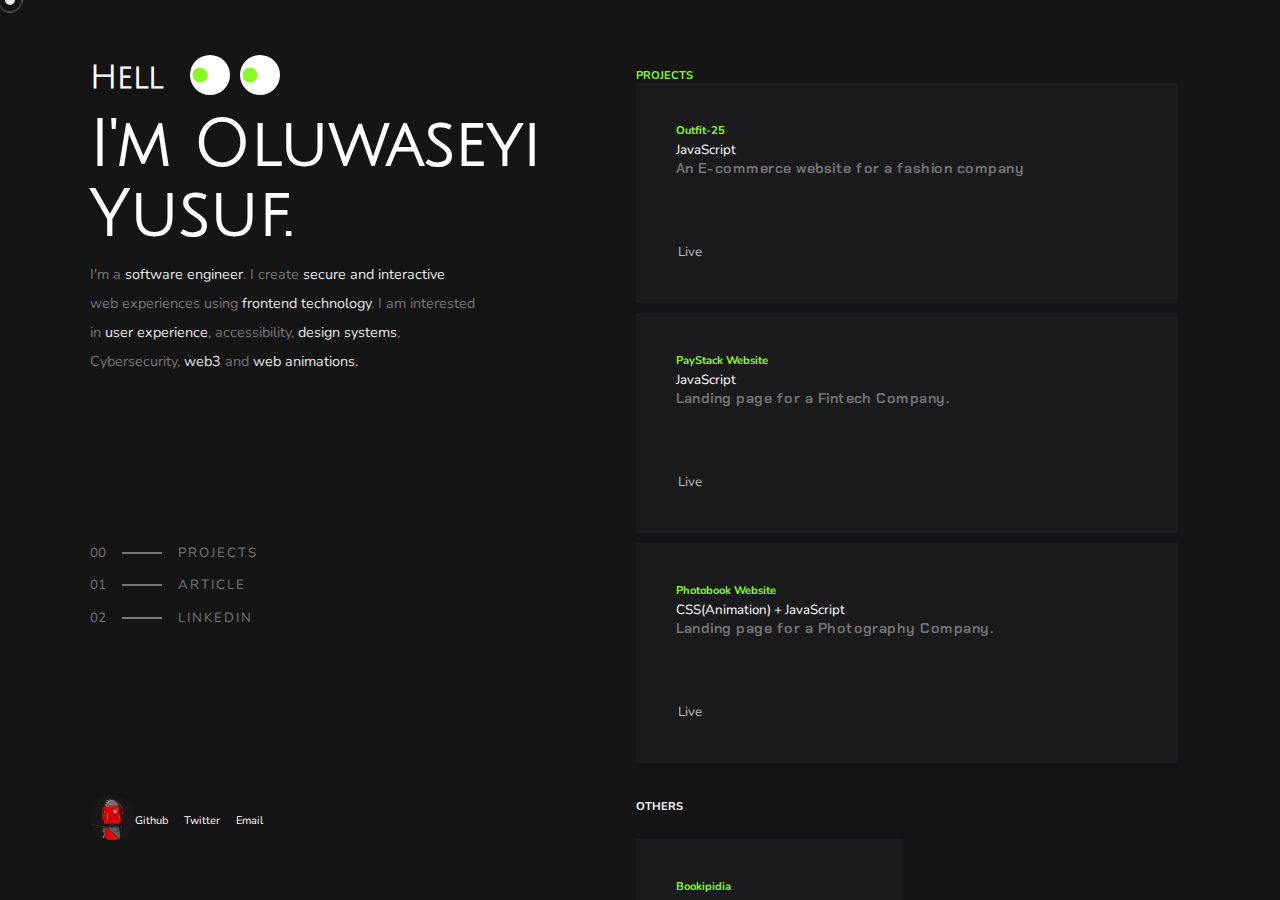
==== commit ae0ef455: "Update index.html" ====
--- a/index.html
+++ b/index.html
@@ -47,8 +47,8 @@
     <div id="header">
       <div class="header_wrapper">
         <div class="logo_container">
-          <a href="#">
-            <img src="img/" alt="">
+          <a href="/">
+            <img src="img/SainteII.png" alt="">
           </a>
         </div>
             <div class="menu_btn_wrapper">
@@ -152,7 +152,7 @@
                         </small></li>
                         <li><small>
                             <span>01</span>
-                            <a href="https://substack.com/@sxinte?utm_source=profile-page" target="_blank">
+                            <a href="https://substack.com/@edenplace?utm_source=profile-page" target="_blank">
                                 <span class="menu_bullet"></span>
                                 ARTICLE
                             </a>
@@ -265,7 +265,7 @@
         </div>
       </div>
     </div>
-    <div class="box_container box_container_pad undefined">
+<!--     <div class="box_container box_container_pad undefined">
       <div class="box"><div class="project_details">
         <h3> Pickr </h3>
         <small> React + Storybook + TS </small>
@@ -341,7 +341,7 @@
         </small>
       </div>
     </div>
-  </div>
+  </div> -->
             </div>
           </div>
       </div>
@@ -362,4 +362,4 @@
   </script>
 </body>
 
-</html>+</html>
--- a/scss/style.css
+++ b/scss/style.css
@@ -1 +1 @@
-@import"https://fonts.googleapis.com/css2?family=Julius+Sans+One&display=swap";@import"https://fonts.googleapis.com/css2?family=Nunito:wght@200;300;400&display=swap";@import"https://fonts.googleapis.com/css2?family=Chakra+Petch:ital,wght@0,300;0,400;1,300;1,400&display=swap";@import"https://fonts.googleapis.com/css?family=Open+Sans:300";*{margin:0;padding:0;box-sizing:border-box;cursor:crosshair}body{background-color:#151515;color:#fff;font-family:"nunito",sans-serif;overflow:hidden;overflow-y:scroll}.layout{height:100%;overflow:hidden}.mobile_container{display:none;overflow:auto}#header{display:flex;flex-direction:column}#header .header_wrapper{align-items:center;display:flex;justify-content:space-between;width:100%;z-index:100}#header .header_wrapper .menu_btn_wrapper{align-items:center;display:flex;justify-content:center}#header .header_wrapper .menu_btn_wrapper .menu_btn{align-items:flex-end;background:none;border:none;display:flex;flex-direction:column;justify-content:center;position:relative;cursor:pointer}#header .header_wrapper .menu_btn_wrapper .menu_btn .menu_btn_line:first-child{width:35px}#header .header_wrapper .menu_btn_wrapper .menu_btn .menu_btn_line{background-color:#87fb22;height:2px;margin:5px 0;width:25px}#header .header_wrapper .menu_btn_wrapper .menu_btn.menu_btn_open .menu_btn_line{transition:width .2s linear;width:25px}#header .header_wrapper .menu_btn_wrapper .menu_btn.menu_btn_open{min-height:25px}#header .header_wrapper .menu_btn_wrapper .menu_btn.menu_btn_open .menu_btn_line:first-child{position:relative;top:0px;right:7px;-webkit-transform:rotate(0deg) translateY(10px);transform:rotate(0deg) translateY(10px);transition:-webkit-transform .2s linear;transition:transform .2s linear;transition:transform .2s linear,-webkit-transform .2s linear}#header .header_wrapper .menu_btn_wrapper .menu_btn.menu_btn_open .menu_btn_line:nth-child(2){-webkit-transform:rotate(90deg) translateY(7px);transform:rotate(90deg) translateY(7px);transition:-webkit-transform .2s linear;transition:transform .2s linear;transition:transform .2s linear,-webkit-transform .2s linear}#header nav{-webkit-animation-duration:.5s;animation-duration:.5s;-webkit-animation-iteration-count:1;animation-iteration-count:1;-webkit-animation-name:slide;animation-name:slide;-webkit-animation-timing-function:ease-in;animation-timing-function:ease-ib;background-color:#16161a;background-color:#1b1b1d;display:flex;flex-direction:row;height:100%;justify-content:space-between;left:0;position:fixed;top:0;width:100%;z-index:2;display:none}.mobile_menu_container{display:flex;flex-direction:column;padding:20% 5% 15%;width:100%}#header nav ul{align-items:center;display:flex;flex-direction:column;justify-content:space-between;list-style:none;text-align:center;width:100%}nav ul{list-style:none;margin:0;padding:0}#header nav ul li{display:flex;font-size:1.3rem;margin:15px 0;align-items:center}nav ul li{color:#777778;cursor:pointer;font-family:"nunito";margin:.9rem 0;padding:0;width:-webkit-fit-content;width:-moz-fit-content;width:fit-content}#header nav ul a{color:inherit;text-decoration:none}.logo_container{width:-webkit-fit-content;width:-moz-fit-content;width:fit-content}.logo_container img{max-width:80%}#header .social_box,#header .social_box .social_icons{display:flex;justify-content:center}#header .social_box{align-items:center;flex-direction:column;margin:1rem 0 0}#header .social_box h3{color:#87fb22}#header .social_box .social_icons a{color:gray;font-size:20px;margin:15px 7.5px 0;text-decoration:none}#mobile{display:flex;flex-direction:column;flex-grow:1;justify-content:center;position:relative;margin-top:8rem}#mobile .base_container{flex-grow:unset;height:auto;padding:0}#mobile .base_container .hero{justify-content:center}#mobile .base_container .hero .intro_box{flex-direction:column-reverse;margin:0}#mobile .base_container .hero .intro_box h1{font-size:26px;line-height:1.5;margin:0;padding:15px 15px 0;text-align:center}#mobile .base_container .hero .intro_box h1 br{display:none}.base_container{color:#fff;padding:10% 5% 10% 15%}.base_container,.container .main .pages_container{display:flex;flex-direction:column;flex-grow:1;justify-content:space-between}.intro_box{align-items:center;display:flex;margin-bottom:10px}.intro_box h1:nth-child(1){font-family:"Julius Sans One"}.intro_box .avi{display:none}#mobile .base_container .hero .description{justify-content:center;padding:0;text-align:center}.description{display:flex;padding-right:20%}.description p{color:#777778;font-size:var(--normal-font);font-size:.9rem;font-family:"nunito";font-style:normal;font-weight:400;line-height:21px;line-height:2;margin:0}.description p span .highlight{color:#fff}.description p span.highlight{-webkit-animation:flash 5s ease-in-out 0s 1;animation:flash 5s ease-in-out 0s 1;animation-name:flash;animation-duration:5s;animation-timing-function:ease-in-out;animation-delay:0s;animation-iteration-count:1;animation-direction:normal;animation-fill-mode:none;animation-play-state:running;color:#fff;opacity:.9}.go_button_container{display:none;justify-content:center;margin:40px 0 0 0}.go_button_container a.explore{width:-webkit-fit-content;width:-moz-fit-content;width:fit-content}.go_button_container a{margin:5px;text-decoration:none;width:40%}.go_button_container button.explore{padding:.6rem 2.5rem;width:-webkit-fit-content;width:-moz-fit-content;width:fit-content}.go_button_container button{align-items:center;background-color:#1b1b1d;border:1px solid rgba(0,0,0,0);box-sizing:border-box;color:#fff;display:flex;font-family:"nunito";justify-content:center;padding:.7rem 2.5rem;width:100%}.go_button_container button.explore span{display:initial;position:relative}.go_button_container button span{display:none;left:10px;position:relative;top:1px}.container-fluid{display:grid;grid-template-columns:47% 1fr;height:100%}.container-fluid .fixed{display:flex;height:100vh;justify-content:center}.based_container{padding:10% 5% 10% 15%}.hero h1{font-weight:700;margin-bottom:0;margin-right:15px;margin-top:0}.hero h1 h1{margin-top:-25px}.eyes{position:relative;top:-40px;display:flex;left:95px}.eyes .eye{position:relative;width:40px;height:40px;display:block;background:#fff;border-radius:50%;margin:0 5px}.eyes .eye::before{content:"";position:absolute;top:50%;left:10px;transform:translate(-50%, -50%);width:15px;height:15px;border-radius:50%;background:#87fb22}.inner_cursor{position:fixed;left:10px;width:10px;height:10px;transform:translate(-50%, -50%);background-color:#fff;mix-blend-mode:difference;border-radius:50%;pointer-events:none;transition:width .5s,height .5s;z-index:1000}.inner_cursor.grow{width:25px;height:25px;transition:width .5s,height .5s;z-index:1000}.outer_cursor{position:fixed;left:10px;width:25px;height:25px;transform:translate(-50%, -50%);border:1px solid gray;mix-blend-mode:difference;border-radius:50%;pointer-events:none;transition:.05s;z-index:1000}nav a:hover{color:#fff}nav ul li,nav ul li small{align-items:center;display:flex}nav ul li{color:#777778;margin:.9rem 0;padding:0;width:webkit-fit-content;width:-moz-fit-content;width:fit-content}nav ul li:hover{color:#fff;opacity:1}nav ul li.active_menu{color:#fff;opacity:1}nav ul{list-style:none}nav ul li small a{align-items:center;color:inherit;display:flex;letter-spacing:2px;text-decoration:none}nav ul li a .menu_bullet{background-color:#777778;height:2px;margin:0 1rem;max-width:2.5rem;pointer-events:none;transition:all .2s linear;width:2.5rem}nav ul li:hover a .menu_bullet{background-color:#87fb22;max-width:4rem;transition:all .2s linear;width:4rem}footer img{height:45px;border-radius:100% 100% 100% 100%}footer{display:flex;flex-direction:row;align-content:center;align-items:center}.social{display:flex;flex-direction:row;margin-top:7px}footer .social a{color:#fff;margin-right:1rem;text-decoration:none;font-size:11px}.footer .social a i{color:gray;display:grid;margin-right:.4rem;margin-top:.1rem;place-items:center}.social a:hover{color:#fff}.mobile_container .social_buttons{align-items:center;display:flex;flex-wrap:wrap;justify-content:center;width:100%;margin-top:3rem}.mobile_container .social_buttons a{color:inherit;display:flex;font-size:1.25rem;margin:3% 6%;text-decoration:none}#mobile .base_container .hero .intro_box h1{font-size:24px;line-height:1.5;margin:0;padding:15px 15px 0;text-align:center}.intro_box h1{font-family:"nunito";font-style:normal;font-weight:700;margin-bottom:0;margin-right:15px;margin-top:0}.hidden{display:none}#myAudio,#pause{position:absolute;right:2.5rem}.main h3{font-size:.7rem;font-weight:bold;color:#87fb22}.container-fluid .main{height:100vh;overflow-y:auto}.based_container,.container-fluid .main .page_container{display:flex;flex-direction:column;justify-content:space-between;flex-grow:1}.container-fluid .main .page_container{padding:10% 15% 10% 5%}.work{display:flex;flex-direction:column;width:100%}.portfolio_showcase_full{grid-template-columns:1fr;margin-bottom:10px}.portfolio_showcase{-webkit-column-gap:.6rem;column-gap:.6rem;display:grid;grid-template-columns:repeat(2, 1fr);margin-bottom:3rem;row-gap:.6rem;width:100%}.work .portfolio_showcase_full .title{grid-column-end:unset;grid-column-start:unset}.work .portfolio_showcase .title{color:#fff;grid-column-end:3;grid-column-start:1;margin:1rem 0;width:100%}.work .portfolio_showcase:hover .box_container{opacity:.4}.box .project_details p{color:#777778;font-family:"Chakra Petch",sans-serif;font-size:.9rem;font-weight:600;height:5rem;letter-spacing:.03rem;line-height:1.2}@media(min-width: 993px){.box_container_full{width:100%}}.box_container{background-color:#1b1b1d;margin:0;position:relative;transition:all .2s;width:100%}.box{cursor:default;display:flex;flex-direction:column;flex-grow:1;justify-content:space-between;padding:2.5rem;margin-bottom:10px}.box_container_full .box{padding:2.5rem}.box .project_links a{color:inherit;color:#bebebe;font-size:var(--small-font);line-height:21px;margin-right:.8rem;text-decoration:none}.box .project_links a i{color:#777778;margin-right:2px}@media(min-width: 993px){.box_container_pad{-webkit-transform:translateY(1.5rem);transform:translateY(1.5rem)}}@media(min-width: 993px){.box_container:hover{opacity:1 !important;-webkit-transform:scale(1.1);transform:scale(1.1)}}.fa,.fas{font-weight:900}.fa,.far,.fas{font-family:"Font Awesome 5 Free"}.loader{position:absolute;transition:opacity 10s,visibility .75s;z-index:10000;background-color:#fff;left:0;top:0;width:100vw;height:100vh;display:flex;align-items:center;justify-content:center;background:#fff}.loader--hidden{opacity:0;visibility:hidden}.name{position:absolute;font-family:"Open Sans";font-weight:600;font-size:12px;text-transform:uppercase;left:50%;top:58%;margin-left:-20px}.loader-body{position:absolute;top:50%;margin-left:-50px;left:50%;animation:speeder .4s linear infinite}.loader-body>span{height:5px;width:35px;background:#000;position:absolute;top:-19px;left:60px;border-radius:2px 10px 1px 0}.base span{position:absolute;width:0;height:0;border-top:6px solid rgba(0,0,0,0);border-right:100px solid #87fb22;border-bottom:6px solid rgba(0,0,0,0)}.base span:before{content:"";height:22px;width:22px;border-radius:50%;background:#87fb22;position:absolute;right:-110px;top:-16px}.base span:after{content:"";position:absolute;width:0;height:0;border-top:0 solid rgba(0,0,0,0);border-right:55px solid #87fb22;border-bottom:16px solid rgba(0,0,0,0);top:-16px;right:-98px}.face{position:absolute;height:12px;width:20px;background:#87fb22;border-radius:20px 20px 0 0;transform:rotate(10deg);right:-125px;top:-15px}.face:after{content:"";height:12px;width:12px;background:#87fb22;right:4px;top:7px;position:absolute;transform:rotate(40deg);transform-origin:50% 50%;border-radius:0 0 0 2px}.loader-body>span>span:nth-child(1),.loader-body>span>span:nth-child(2),.loader-body>span>span:nth-child(3),.loader-body>span>span:nth-child(4){width:30px;height:1px;background:#ff0;position:absolute;animation:fazer1 .2s linear infinite}.loader-body>span>span:nth-child(2){top:3px;animation:fazer2 .4s linear infinite}.loader-body>span>span:nth-child(3){top:1px;animation:fazer3 .4s linear infinite;animation-delay:-1s}.loader-body>span>span:nth-child(4){top:4px;animation:fazer4 1s linear infinite;animation-delay:-1s}@keyframes fazer1{0%{left:0}100%{left:-80px;opacity:0}}@keyframes fazer2{0%{left:0}100%{left:-100px;opacity:0}}@keyframes fazer3{0%{left:0}100%{left:-50px;opacity:0}}@keyframes fazer4{0%{left:0}100%{left:-150px;opacity:0}}@keyframes speeder{0%{transform:translate(2px, 1px) rotate(0deg)}10%{transform:translate(-1px, -3px) rotate(-1deg)}20%{transform:translate(-2px, 0px) rotate(1deg)}30%{transform:translate(1px, 2px) rotate(0deg)}40%{transform:translate(1px, -1px) rotate(1deg)}50%{transform:translate(-1px, 3px) rotate(-1deg)}60%{transform:translate(-1px, 1px) rotate(0deg)}70%{transform:translate(3px, 1px) rotate(-1deg)}80%{transform:translate(-2px, -1px) rotate(1deg)}90%{transform:translate(2px, 1px) rotate(0deg)}100%{transform:translate(1px, -2px) rotate(-1deg)}}.longfazers{position:absolute;width:100%;height:100%}.longfazers span{position:absolute;height:2px;width:20%;background:#19190b}.longfazers span:nth-child(1){top:20%;animation:lf .6s linear infinite;animation-delay:-5s}.longfazers span:nth-child(2){top:40%;animation:lf2 .8s linear infinite;animation-delay:-1s}.longfazers span:nth-child(3){top:60%;animation:lf3 .6s linear infinite}.longfazers span:nth-child(4){top:80%;animation:lf4 .5s linear infinite;animation-delay:-3s}@keyframes lf{0%{left:200%}100%{left:-200%;opacity:0}}@keyframes lf2{0%{left:200%}100%{left:-200%;opacity:0}}@keyframes lf3{0%{left:200%}100%{left:-100%;opacity:0}}@keyframes lf4{0%{left:200%}100%{left:-100%;opacity:0}}@keyframes flash{0%{color:#87fb22}}@keyframes slide{}@keyframes slide{from{margin-left:50%}to{margin-left:0%}}@media(max-width: 993px){.loader{display:none}header{display:none}*{cursor:auto}.inner_cursor,.outer_cursor{display:none}.description p{color:#777778}span .highlight{color:#fff}.description p span.highlight{color:#fff;opacity:1}.layout{height:auto;overflow:auto}.layout .container-fluid{display:none}.mobile_container{box-sizing:border-box;display:flex;flex-direction:column;height:100%;justify-content:space-between;padding:5%}.intro_box .avi{display:initial;width:-webkit-fit-content;width:-moz-fit-content;width:fit-content}.intro_box .avi img{border-radius:140% 120% 140% 100%;height:113px;width:113px}.avi img{object-fit:cover;transition:transform .8s;height:100%}.avi:hover img{transform:scale(1.5)}.go_button_container{display:flex;margin-bottom:1rem}.work{margin:30px 0}.work .portfolio_showcase{grid-template-columns:1fr}.work .portfolio_showcase .title{grid-column-end:unset;grid-column-start:unset;margin:0 10px}.box_container{margin:4% 10px;opacity:1 !important;width:auto}}@media screen and (max-width: 450px){#mobile .base_container .hero .intro_box h1 br{display:none}}+@import"https://fonts.googleapis.com/css2?family=Julius+Sans+One&display=swap";@import"https://fonts.googleapis.com/css2?family=Nunito:wght@200;300;400&display=swap";@import"https://fonts.googleapis.com/css2?family=Chakra+Petch:ital,wght@0,300;0,400;1,300;1,400&display=swap";@import"https://fonts.googleapis.com/css?family=Open+Sans:300";*{margin:0;padding:0;box-sizing:border-box;cursor:crosshair}body{background-color:#151515;color:#fff;font-family:"nunito",sans-serif;overflow:hidden;overflow-y:scroll}.layout{height:100%;overflow:hidden}.mobile_container{display:none;overflow:auto}#header{display:flex;flex-direction:column}#header .header_wrapper{align-items:center;display:flex;justify-content:space-between;width:100%;z-index:100}#header .header_wrapper .menu_btn_wrapper{align-items:center;display:flex;justify-content:center}#header .header_wrapper .menu_btn_wrapper .menu_btn{align-items:flex-end;background:none;border:none;display:flex;flex-direction:column;justify-content:center;position:relative;cursor:pointer}#header .header_wrapper .menu_btn_wrapper .menu_btn .menu_btn_line:first-child{width:35px}#header .header_wrapper .menu_btn_wrapper .menu_btn .menu_btn_line{background-color:#87fb22;height:2px;margin:5px 0;width:25px}#header .header_wrapper .menu_btn_wrapper .menu_btn.menu_btn_open .menu_btn_line{transition:width .2s linear;width:25px}#header .header_wrapper .menu_btn_wrapper .menu_btn.menu_btn_open{min-height:25px}#header .header_wrapper .menu_btn_wrapper .menu_btn.menu_btn_open .menu_btn_line:first-child{position:relative;top:0px;right:7px;-webkit-transform:rotate(0deg) translateY(10px);transform:rotate(0deg) translateY(10px);transition:-webkit-transform .2s linear;transition:transform .2s linear;transition:transform .2s linear,-webkit-transform .2s linear}#header .header_wrapper .menu_btn_wrapper .menu_btn.menu_btn_open .menu_btn_line:nth-child(2){-webkit-transform:rotate(90deg) translateY(7px);transform:rotate(90deg) translateY(7px);transition:-webkit-transform .2s linear;transition:transform .2s linear;transition:transform .2s linear,-webkit-transform .2s linear}#header nav{-webkit-animation-duration:.5s;animation-duration:.5s;-webkit-animation-iteration-count:1;animation-iteration-count:1;-webkit-animation-name:slide;animation-name:slide;-webkit-animation-timing-function:ease-in;animation-timing-function:ease-ib;background-color:#16161a;background-color:#1b1b1d;display:flex;flex-direction:row;height:100%;justify-content:space-between;left:0;position:fixed;top:0;width:100%;z-index:2;display:none}.mobile_menu_container{display:flex;flex-direction:column;padding:20% 5% 15%;width:100%}#header nav ul{align-items:center;display:flex;flex-direction:column;justify-content:space-between;list-style:none;text-align:center;width:100%}nav ul{list-style:none;margin:0;padding:0}#header nav ul li{display:flex;font-size:1.3rem;margin:15px 0;align-items:center}nav ul li{color:#777778;cursor:pointer;font-family:"nunito";margin:.9rem 0;padding:0;width:-webkit-fit-content;width:-moz-fit-content;width:fit-content}#header nav ul a{color:inherit;text-decoration:none}.logo_container{width:-webkit-fit-content;width:-moz-fit-content;width:fit-content}.logo_container img{max-width:30%}#header .social_box,#header .social_box .social_icons{display:flex;justify-content:center}#header .social_box{align-items:center;flex-direction:column;margin:1rem 0 0}#header .social_box h3{color:#87fb22}#header .social_box .social_icons a{color:gray;font-size:20px;margin:15px 7.5px 0;text-decoration:none}#mobile{display:flex;flex-direction:column;flex-grow:1;justify-content:center;position:relative}#mobile .base_container{flex-grow:unset;height:auto;padding:0}#mobile .base_container .hero{justify-content:center}#mobile .base_container .hero .intro_box{flex-direction:column-reverse;margin:0}#mobile .base_container .hero .intro_box h1{font-size:26px;line-height:1.5;margin:0;padding:15px 15px 0;text-align:center}#mobile .base_container .hero .intro_box h1 br{display:none}.base_container{color:#fff;padding:10% 5% 10% 15%}.base_container,.container .main .pages_container{display:flex;flex-direction:column;flex-grow:1;justify-content:space-between}.intro_box{align-items:center;display:flex;margin-bottom:10px}.intro_box h1:nth-child(1){font-family:"Julius Sans One"}.intro_box .avi{display:none}#mobile .base_container .hero .description{justify-content:center;padding:0;text-align:center}.description{display:flex;padding-right:20%}.description p{color:#777778;font-size:var(--normal-font);font-size:.9rem;font-family:"nunito";font-style:normal;font-weight:400;line-height:21px;line-height:2;margin:0}.description p span .highlight{color:#fff}.description p span.highlight{-webkit-animation:flash 5s ease-in-out 0s 1;animation:flash 5s ease-in-out 0s 1;animation-name:flash;animation-duration:5s;animation-timing-function:ease-in-out;animation-delay:0s;animation-iteration-count:1;animation-direction:normal;animation-fill-mode:none;animation-play-state:running;color:#fff;opacity:.9}.go_button_container{display:none;justify-content:center;margin:40px 0 0 0}.go_button_container a.explore{width:-webkit-fit-content;width:-moz-fit-content;width:fit-content}.go_button_container a{margin:5px;text-decoration:none;width:40%}.go_button_container button.explore{padding:.6rem 2.5rem;width:-webkit-fit-content;width:-moz-fit-content;width:fit-content}.go_button_container button{align-items:center;background-color:#1b1b1d;border:1px solid rgba(0,0,0,0);box-sizing:border-box;color:#fff;display:flex;font-family:"nunito";justify-content:center;padding:.7rem 2.5rem;width:100%}.go_button_container button.explore span{display:initial;position:relative}.go_button_container button span{display:none;left:10px;position:relative;top:1px}.container-fluid{display:grid;grid-template-columns:47% 1fr;height:100%}.container-fluid .fixed{display:flex;height:100vh;justify-content:center}.based_container{padding:10% 5% 10% 15%}.hero h1{font-weight:700;margin-bottom:0;margin-right:15px;margin-top:0}.hero h1 h1{margin-top:-25px}.eyes{position:relative;top:-40px;display:flex;left:95px}.eyes .eye{position:relative;width:40px;height:40px;display:block;background:#fff;border-radius:50%;margin:0 5px}.eyes .eye::before{content:"";position:absolute;top:50%;left:10px;transform:translate(-50%, -50%);width:15px;height:15px;border-radius:50%;background:#87fb22}.inner_cursor{position:fixed;left:10px;width:10px;height:10px;transform:translate(-50%, -50%);background-color:#fff;mix-blend-mode:difference;border-radius:50%;pointer-events:none;transition:width .5s,height .5s;z-index:1000}.inner_cursor.grow{width:25px;height:25px;transition:width .5s,height .5s;z-index:1000}.outer_cursor{position:fixed;left:10px;width:25px;height:25px;transform:translate(-50%, -50%);border:1px solid gray;mix-blend-mode:difference;border-radius:50%;pointer-events:none;transition:.05s;z-index:1000}nav a:hover{color:#fff}nav ul li,nav ul li small{align-items:center;display:flex}nav ul li{color:#777778;margin:.9rem 0;padding:0;width:webkit-fit-content;width:-moz-fit-content;width:fit-content}nav ul li:hover{color:#fff;opacity:1}nav ul li.active_menu{color:#fff;opacity:1}nav ul{list-style:none}nav ul li small a{align-items:center;color:inherit;display:flex;letter-spacing:2px;text-decoration:none}nav ul li a .menu_bullet{background-color:#777778;height:2px;margin:0 1rem;max-width:2.5rem;pointer-events:none;transition:all .2s linear;width:2.5rem}nav ul li:hover a .menu_bullet{background-color:#87fb22;max-width:4rem;transition:all .2s linear;width:4rem}footer img{height:45px;border-radius:100% 100% 100% 100%}footer{display:flex;flex-direction:row;align-content:center;align-items:center}.social{display:flex;flex-direction:row;margin-top:7px}footer .social a{color:#fff;margin-right:1rem;text-decoration:none;font-size:11px}.footer .social a i{color:gray;display:grid;margin-right:.4rem;margin-top:.1rem;place-items:center}.social a:hover{color:#fff}.mobile_container .social_buttons{align-items:center;display:flex;flex-wrap:wrap;justify-content:center;width:100%;margin-top:3rem}.mobile_container .social_buttons a{color:inherit;display:flex;font-size:1.25rem;margin:3% 6%;text-decoration:none}#mobile .base_container .hero .intro_box h1{font-size:24px;line-height:1.5;margin:0;padding:15px 15px 0;text-align:center}.intro_box h1{font-family:"nunito";font-style:normal;font-weight:700;margin-bottom:0;margin-right:15px;margin-top:0}.hidden{display:none}#myAudio,#pause{position:absolute;right:2.5rem}.main h3{font-size:.7rem;font-weight:bold;color:#87fb22}.container-fluid .main{height:100vh;overflow-y:auto}.based_container,.container-fluid .main .page_container{display:flex;flex-direction:column;justify-content:space-between;flex-grow:1}.container-fluid .main .page_container{padding:10% 15% 10% 5%}.work{display:flex;flex-direction:column;width:100%}.portfolio_showcase_full{grid-template-columns:1fr;margin-bottom:10px}.portfolio_showcase{-webkit-column-gap:.6rem;column-gap:.6rem;display:grid;grid-template-columns:repeat(2, 1fr);margin-bottom:3rem;row-gap:.6rem;width:100%}.work .portfolio_showcase_full .title{grid-column-end:unset;grid-column-start:unset}.work .portfolio_showcase .title{color:#fff;grid-column-end:3;grid-column-start:1;margin:1rem 0;width:100%}.work .portfolio_showcase:hover .box_container{opacity:.4}.box .project_details p{color:#777778;font-family:"Chakra Petch",sans-serif;font-size:.9rem;font-weight:600;height:5rem;letter-spacing:.03rem;line-height:1.2}@media(min-width: 993px){.box_container_full{width:100%}}.box_container{background-color:#1b1b1d;margin:0;position:relative;transition:all .2s;width:100%}.box{cursor:default;display:flex;flex-direction:column;flex-grow:1;justify-content:space-between;padding:2.5rem;margin-bottom:10px}.box_container_full .box{padding:2.5rem}.box .project_links a{color:inherit;color:#bebebe;font-size:var(--small-font);line-height:21px;margin-right:.8rem;text-decoration:none}.box .project_links a i{color:#777778;margin-right:2px}@media(min-width: 993px){.box_container_pad{-webkit-transform:translateY(1.5rem);transform:translateY(1.5rem)}}@media(min-width: 993px){.box_container:hover{opacity:1 !important;-webkit-transform:scale(1.1);transform:scale(1.1)}}.fa,.fas{font-weight:900}.fa,.far,.fas{font-family:"Font Awesome 5 Free"}.loader{position:absolute;transition:opacity 10s,visibility .75s;z-index:10000;background-color:#fff;left:0;top:0;width:100vw;height:100vh;display:flex;align-items:center;justify-content:center;background:#fff}.loader--hidden{opacity:0;visibility:hidden}.name{position:absolute;font-family:"Open Sans";font-weight:600;font-size:12px;text-transform:uppercase;left:50%;top:58%;margin-left:-20px}.loader-body{position:absolute;top:50%;margin-left:-50px;left:50%;animation:speeder .4s linear infinite}.loader-body>span{height:5px;width:35px;background:#000;position:absolute;top:-19px;left:60px;border-radius:2px 10px 1px 0}.base span{position:absolute;width:0;height:0;border-top:6px solid rgba(0,0,0,0);border-right:100px solid #87fb22;border-bottom:6px solid rgba(0,0,0,0)}.base span:before{content:"";height:22px;width:22px;border-radius:50%;background:#87fb22;position:absolute;right:-110px;top:-16px}.base span:after{content:"";position:absolute;width:0;height:0;border-top:0 solid rgba(0,0,0,0);border-right:55px solid #87fb22;border-bottom:16px solid rgba(0,0,0,0);top:-16px;right:-98px}.face{position:absolute;height:12px;width:20px;background:#87fb22;border-radius:20px 20px 0 0;transform:rotate(10deg);right:-125px;top:-15px}.face:after{content:"";height:12px;width:12px;background:#87fb22;right:4px;top:7px;position:absolute;transform:rotate(40deg);transform-origin:50% 50%;border-radius:0 0 0 2px}.loader-body>span>span:nth-child(1),.loader-body>span>span:nth-child(2),.loader-body>span>span:nth-child(3),.loader-body>span>span:nth-child(4){width:30px;height:1px;background:#ff0;position:absolute;animation:fazer1 .2s linear infinite}.loader-body>span>span:nth-child(2){top:3px;animation:fazer2 .4s linear infinite}.loader-body>span>span:nth-child(3){top:1px;animation:fazer3 .4s linear infinite;animation-delay:-1s}.loader-body>span>span:nth-child(4){top:4px;animation:fazer4 1s linear infinite;animation-delay:-1s}@keyframes fazer1{0%{left:0}100%{left:-80px;opacity:0}}@keyframes fazer2{0%{left:0}100%{left:-100px;opacity:0}}@keyframes fazer3{0%{left:0}100%{left:-50px;opacity:0}}@keyframes fazer4{0%{left:0}100%{left:-150px;opacity:0}}@keyframes speeder{0%{transform:translate(2px, 1px) rotate(0deg)}10%{transform:translate(-1px, -3px) rotate(-1deg)}20%{transform:translate(-2px, 0px) rotate(1deg)}30%{transform:translate(1px, 2px) rotate(0deg)}40%{transform:translate(1px, -1px) rotate(1deg)}50%{transform:translate(-1px, 3px) rotate(-1deg)}60%{transform:translate(-1px, 1px) rotate(0deg)}70%{transform:translate(3px, 1px) rotate(-1deg)}80%{transform:translate(-2px, -1px) rotate(1deg)}90%{transform:translate(2px, 1px) rotate(0deg)}100%{transform:translate(1px, -2px) rotate(-1deg)}}.longfazers{position:absolute;width:100%;height:100%}.longfazers span{position:absolute;height:2px;width:20%;background:#19190b}.longfazers span:nth-child(1){top:20%;animation:lf .6s linear infinite;animation-delay:-5s}.longfazers span:nth-child(2){top:40%;animation:lf2 .8s linear infinite;animation-delay:-1s}.longfazers span:nth-child(3){top:60%;animation:lf3 .6s linear infinite}.longfazers span:nth-child(4){top:80%;animation:lf4 .5s linear infinite;animation-delay:-3s}@keyframes lf{0%{left:200%}100%{left:-200%;opacity:0}}@keyframes lf2{0%{left:200%}100%{left:-200%;opacity:0}}@keyframes lf3{0%{left:200%}100%{left:-100%;opacity:0}}@keyframes lf4{0%{left:200%}100%{left:-100%;opacity:0}}@keyframes flash{0%{color:#87fb22}}@keyframes slide{}@keyframes slide{from{margin-left:50%}to{margin-left:0%}}@media(max-width: 993px){.loader{display:none}header{display:none}*{cursor:auto}.inner_cursor,.outer_cursor{display:none}.description p{color:#777778}span .highlight{color:#fff}.description p span.highlight{color:#fff;opacity:1}.layout{height:auto;overflow:auto}.layout .container-fluid{display:none}.mobile_container{box-sizing:border-box;display:flex;flex-direction:column;height:100vh;justify-content:space-between;padding:5%}.intro_box .avi{display:initial;width:-webkit-fit-content;width:-moz-fit-content;width:fit-content}.intro_box .avi img{border-radius:140% 120% 140% 100%;height:113px;width:113px}.avi img{object-fit:cover;transition:transform .8s;height:100%}.avi:hover img{transform:scale(1.5)}.go_button_container{display:flex;margin-bottom:1rem}.work{margin:30px 0}.work .portfolio_showcase{grid-template-columns:1fr}.work .portfolio_showcase .title{grid-column-end:unset;grid-column-start:unset;margin:0 10px}.box_container{margin:4% 10px;opacity:1 !important;width:auto}}@media screen and (max-width: 450px){#mobile .base_container .hero .intro_box h1 br{display:none}}